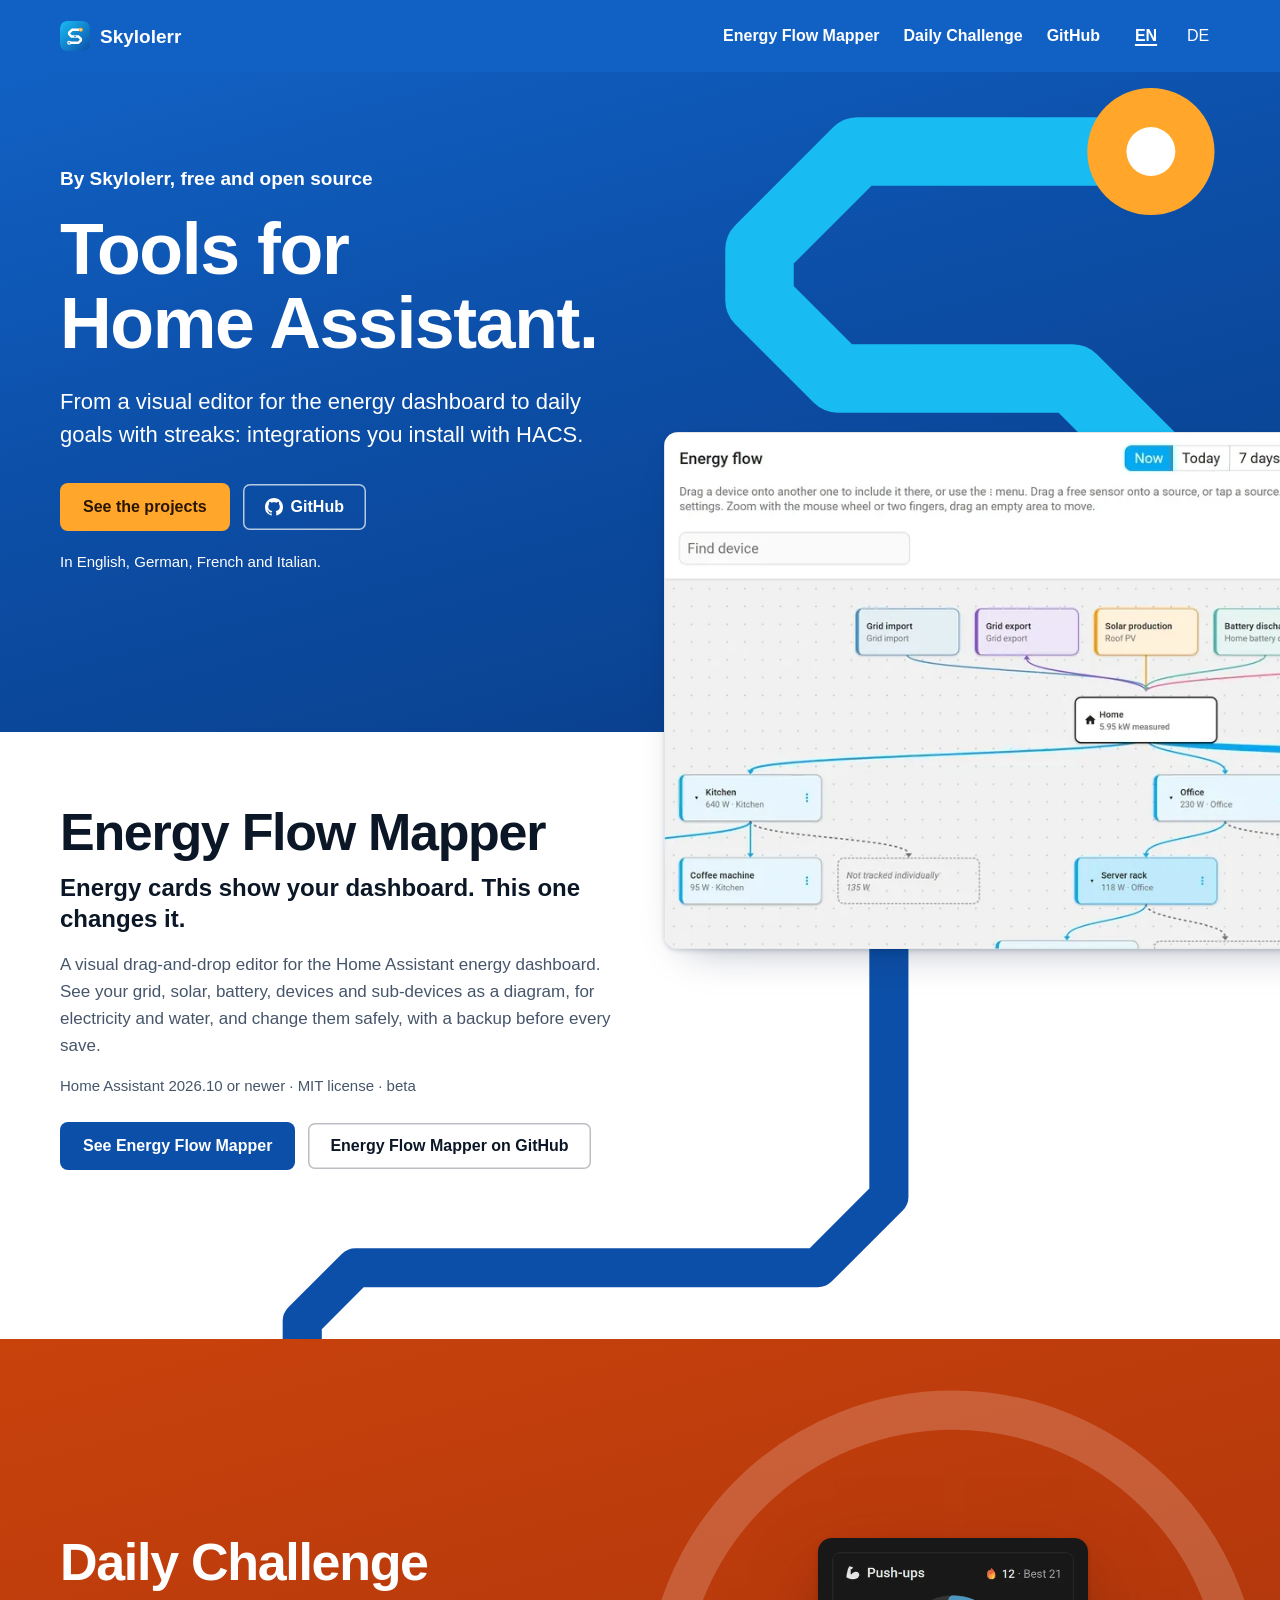
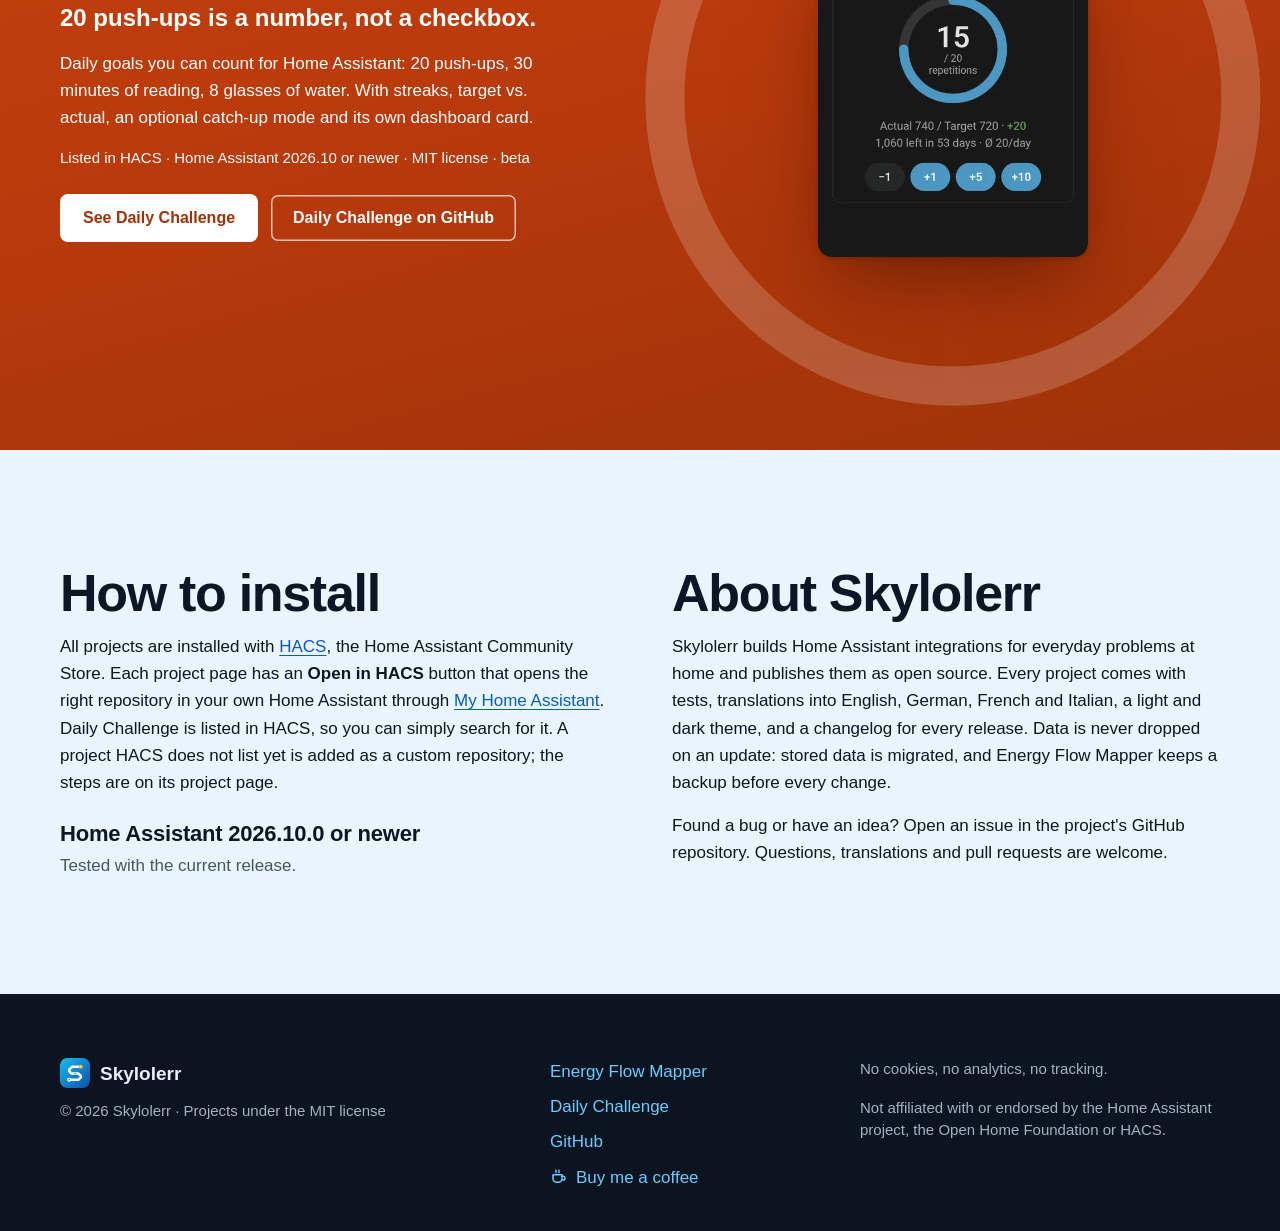
==== index.html @ 97be918f "Say that Daily Challenge is listed in HACS Co-Authored-By: Claude Opus 5.5 <noreply@anthropic.com>" ====
<!doctype html>
<html lang="en">
<head>
  <meta charset="utf-8">
  <meta name="viewport" content="width=device-width, initial-scale=1">
  <title>Skylolerr – Home Assistant integrations for HACS</title>
  <meta name="description" content="Free, open-source Home Assistant integrations by Skylolerr: Energy Flow Mapper, a visual editor for the energy dashboard, and Daily Challenge, daily goals with streaks.">
  <link rel="canonical" href="https://skylolerr.com/">
  <link rel="alternate" hreflang="en" href="https://skylolerr.com/">
  <link rel="alternate" hreflang="de" href="https://skylolerr.com/de/">
  <link rel="alternate" hreflang="x-default" href="https://skylolerr.com/">
  <meta name="theme-color" content="#1161C4" media="(prefers-color-scheme: light)">
  <meta name="theme-color" content="#0F4A9B" media="(prefers-color-scheme: dark)">
  <link rel="icon" href="/favicon.svg" type="image/svg+xml">
  <link rel="icon" href="/favicon.ico" sizes="32x32">
  <link rel="apple-touch-icon" href="/apple-touch-icon.png">
  <link rel="stylesheet" href="/assets/css/site.css">
  <meta property="og:type" content="website">
  <meta property="og:site_name" content="Skylolerr">
  <meta property="og:title" content="Skylolerr – Home Assistant integrations for HACS">
  <meta property="og:description" content="Energy Flow Mapper, a visual editor for the Home Assistant energy dashboard, and Daily Challenge, daily goals with streaks. Free and open source.">
  <meta property="og:url" content="https://skylolerr.com/">
  <meta property="og:image" content="https://skylolerr.com/assets/img/og-home.png">
  <meta property="og:image:width" content="1200">
  <meta property="og:image:height" content="630">
  <meta property="og:image:alt" content="The icons of Energy Flow Mapper and Daily Challenge next to the name Skylolerr">
  <meta property="og:locale" content="en_US">
  <meta property="og:locale:alternate" content="de_CH">
  <meta name="twitter:card" content="summary_large_image">
  <script type="application/ld+json">
  {
    "@context": "https://schema.org",
    "@graph": [
      {
        "@type": "WebSite",
        "@id": "https://skylolerr.com/#website",
        "name": "Skylolerr",
        "url": "https://skylolerr.com/",
        "inLanguage": "en",
        "publisher": { "@id": "https://skylolerr.com/#person" }
      },
      {
        "@type": "Person",
        "@id": "https://skylolerr.com/#person",
        "name": "Skylolerr",
        "url": "https://skylolerr.com/",
        "image": "https://skylolerr.com/assets/logo/skylolerr-logo-1024.png",
        "sameAs": ["https://github.com/Skylolerr"]
      },
      {
        "@type": "ItemList",
        "name": "Home Assistant integrations by Skylolerr",
        "itemListElement": [
          { "@type": "ListItem", "position": 1, "url": "https://skylolerr.com/energy-flow-mapper/", "name": "Energy Flow Mapper" },
          { "@type": "ListItem", "position": 2, "url": "https://skylolerr.com/daily-challenge/", "name": "Daily Challenge" }
        ]
      }
    ]
  }
  </script>
</head>
<body data-project="efm">
  <a class="skip-link" href="#main">Skip to content</a>
  <header class="site-header">
    <div class="wrap">
      <a class="brand" href="/"><img src="/favicon.svg" alt="" width="30" height="30">Skylolerr</a>
      <nav class="site-nav" aria-label="Main">
        <a class="nav-wide" href="/energy-flow-mapper/">Energy Flow Mapper</a>
        <a class="nav-wide" href="/daily-challenge/">Daily Challenge</a>
        <a href="https://github.com/Skylolerr">GitHub</a>
        <span class="lang"><a href="/" hreflang="en" lang="en" aria-current="true" aria-label="English">EN</a><a href="/de/" hreflang="de" lang="de" aria-label="Deutsch">DE</a></span>
      </nav>
    </div>
  </header>

  <main id="main">
    <section class="hero hero-home">
      <div class="wrap">
        <div class="hero-copy">
          <h1><span class="kicker">By Skylolerr, free and open source</span><span class="h1-line">Tools for</span> <span class="h1-line">Home Assistant.</span></h1>
          <p class="lead">From a visual editor for the energy dashboard to daily goals with streaks: integrations you install with HACS.</p>
          <div class="actions">
            <a class="btn btn-node" href="#projects">See the projects</a>
            <a class="btn btn-ghost" href="https://github.com/Skylolerr"><svg viewBox="0 0 16 16" aria-hidden="true" fill="currentColor"><path d="M8 0c4.42 0 8 3.58 8 8a8.013 8.013 0 0 1-5.45 7.59c-.4.08-.55-.17-.55-.38 0-.27.01-1.13.01-2.2 0-.75-.25-1.23-.54-1.48 1.78-.2 3.65-.88 3.65-3.95 0-.88-.31-1.59-.82-2.15.08-.2.36-1.02-.08-2.12 0 0-.67-.22-2.2.82-.64-.18-1.32-.27-2-.27-.68 0-1.36.09-2 .27-1.53-1.03-2.2-.82-2.2-.82-.44 1.1-.16 1.92-.08 2.12-.51.56-.82 1.28-.82 2.15 0 3.06 1.86 3.75 3.64 3.95-.23.2-.44.55-.51 1.07-.46.21-1.61.55-2.33-.66-.15-.24-.6-.83-1.23-.82-.67.01-.27.38.01.53.34.19.73.9.82 1.13.16.45.68 1.31 2.69.94 0 .67.01 1.3.01 1.49 0 .21-.15.45-.55.38A7.995 7.995 0 0 1 0 8c0-4.42 3.58-8 8-8Z"/></svg>GitHub</a>
          </div>
          <p class="small">In English, German, French and Italian.</p>
        </div>
      </div>
      <div class="hero-art">
        <svg class="hero-s" viewBox="0 0 900 960" preserveAspectRatio="xMaxYMin slice" aria-hidden="true">
          <path d="M770 130 H290 L130 290 V373 L258 501 H642 L770 629 V960" fill="none" stroke="#18BCF2" stroke-width="112" stroke-linecap="round" stroke-linejoin="round"/>
          <circle cx="770" cy="130" r="104" fill="#FFA62B"/>
          <circle cx="770" cy="130" r="40" fill="#fff"/>
        </svg>
      </div>
    </section>

    <div id="projects">
      <section class="home-efm" aria-labelledby="efm-title">
        <div class="trace-run" aria-hidden="true"></div>
        <svg class="trace-out" viewBox="0 0 1440 640" aria-hidden="true">
          <path d="M1000 0 V480 L920 560 H400 L340 620 V640" fill="none" stroke="var(--trace-ground)" stroke-width="44" stroke-linejoin="round"/>
        </svg>
        <div class="wrap">
          <div class="grid">
            <div class="copy">
              <h2 id="efm-title">Energy Flow Mapper</h2>
              <p class="claim">Energy cards show your dashboard. This one changes it.</p>
              <p class="muted">A visual drag-and-drop editor for the Home Assistant energy dashboard. See your grid, solar, battery, devices and sub-devices as a diagram, for electricity and water, and change them safely, with a backup before every save.</p>
              <p class="small muted">Home Assistant 2026.10 or newer · MIT license · beta</p>
              <div class="actions">
                <a class="btn btn-solid" href="/energy-flow-mapper/">See Energy Flow Mapper</a>
                <a class="btn btn-line" href="https://github.com/Skylolerr/ha-energy-flow-mapper">Energy Flow Mapper on GitHub</a>
              </div>
            </div>
            <figure class="overhang-home">
              <picture>
                <source media="(prefers-color-scheme: dark)" srcset="/assets/img/efm/flow-dark.webp">
                <img src="/assets/img/efm/flow-light.webp" alt="The Energy Flow Mapper panel: sources at the top, Home in the middle, devices below" width="922" height="582" fetchpriority="high">
              </picture>
            </figure>
          </div>
        </div>
      </section>

      <section class="home-dc" aria-labelledby="dc-title">
        <svg class="ring-stage" viewBox="0 0 1440 800" aria-hidden="true">
          <defs>
            <linearGradient id="trace-ring" gradientUnits="userSpaceOnUse" x1="760" y1="0" x2="1400" y2="0">
              <stop offset="0" stop-color="#fff"/>
              <stop offset="1" stop-color="#FFD35C"/>
            </linearGradient>
          </defs>
          <circle cx="1072" cy="404" r="324" fill="none" stroke="#fff" stroke-opacity=".18" stroke-width="44"/>
          <path class="ring-draw" pathLength="100" d="M340 0 V20 L400 80 H1072 A324 324 0 1 1 748 404" fill="none" stroke="url(#trace-ring)" stroke-width="44" stroke-linejoin="round" stroke-linecap="round"/>
        </svg>
        <img class="ring-card" src="/assets/img/dc/buttons-start.webp" alt="A Daily Challenge card: 15 of 20 push-ups, with quick buttons" width="475" height="562" loading="lazy">
        <div class="wrap">
          <figure class="ring-sm">
            <svg viewBox="0 0 640 640" aria-hidden="true">
              <circle cx="320" cy="320" r="288" fill="none" stroke="#fff" stroke-opacity=".18" stroke-width="40"/>
              <path d="M-800 32 H320 A288 288 0 1 1 32 320" fill="none" stroke="#fff" stroke-width="40" stroke-linecap="round"/>
            </svg>
            <img src="/assets/img/dc/buttons-start.webp" alt="A Daily Challenge card: 15 of 20 push-ups, with quick buttons" width="475" height="562" loading="lazy">
          </figure>
          <div class="copy">
            <h2 id="dc-title">Daily Challenge</h2>
            <p class="claim">20 push-ups is a number, not a checkbox.</p>
            <p>Daily goals you can count for Home Assistant: 20 push-ups, 30 minutes of reading, 8 glasses of water. With streaks, target vs. actual, an optional catch-up mode and its own dashboard card.</p>
            <p class="small">Listed in HACS · Home Assistant 2026.10 or newer · MIT license · beta</p>
            <div class="actions">
              <a class="btn btn-white" href="/daily-challenge/">See Daily Challenge</a>
              <a class="btn btn-ghost" href="https://github.com/Skylolerr/ha-daily-challenge">Daily Challenge on GitHub</a>
            </div>
          </div>
        </div>
      </section>
    </div>

    <div class="section tint">
      <div class="wrap info-grid">
        <section aria-labelledby="install-title">
          <h2 id="install-title">How to install</h2>
          <p>All projects are installed with <a href="https://hacs.xyz/">HACS</a>, the Home Assistant Community Store. Each project page has an <strong>Open in HACS</strong> button that opens the right repository in your own Home Assistant through <a href="https://my.home-assistant.io/">My Home Assistant</a>. Daily Challenge is listed in HACS, so you can simply search for it. A project HACS does not list yet is added as a custom repository; the steps are on its project page.</p>
          <p class="info-line">Home Assistant 2026.10.0 or newer</p>
          <p class="muted">Tested with the current release.</p>
        </section>
        <section aria-labelledby="about-title">
          <h2 id="about-title">About Skylolerr</h2>
          <p>Skylolerr builds Home Assistant integrations for everyday problems at home and publishes them as open source. Every project comes with tests, translations into English, German, French and Italian, a light and dark theme, and a changelog for every release. Data is never dropped on an update: stored data is migrated, and Energy Flow Mapper keeps a backup before every change.</p>
          <p>Found a bug or have an idea? Open an issue in the project's GitHub repository. Questions, translations and pull requests are welcome.</p>
        </section>
      </div>
    </div>
  </main>

  <footer class="site-footer">
    <div class="wrap footer-grid">
      <div>
        <a class="brand" href="/"><img src="/favicon.svg" alt="" width="30" height="30">Skylolerr</a>
        <p class="small">© 2026 Skylolerr · Projects under the MIT license</p>
      </div>
      <ul class="footer-links">
        <li><a href="/energy-flow-mapper/">Energy Flow Mapper</a></li>
        <li><a href="/daily-challenge/">Daily Challenge</a></li>
        <li><a href="https://github.com/Skylolerr">GitHub</a></li>
        <li><a href="https://buymeacoffee.com/skylolerr"><svg viewBox="0 0 24 24" aria-hidden="true" fill="none" stroke="currentColor" stroke-width="2" stroke-linecap="round" stroke-linejoin="round"><path d="M4 9h12v5a5 5 0 0 1-5 5H9a5 5 0 0 1-5-5V9Z"/><path d="M16 11h1.5a2.5 2.5 0 0 1 0 5H16"/><path d="M8 3c-.6 1 .6 2 0 3M12 3c-.6 1 .6 2 0 3"/></svg>Buy me a coffee</a></li>
      </ul>
      <div class="small">
        <p>No cookies, no analytics, no tracking.</p>
        <p>Not affiliated with or endorsed by the Home Assistant project, the Open Home Foundation or HACS.</p>
      </div>
    </div>
  </footer>
</body>
</html>
---- assets/css/site.css ----
/* skylolerr.com
   Full-bleed colour fields, the real product hanging across their edges, and one
   heavy stroke drawn from the logo. System fonts, no JavaScript, no external requests.
   One structural breakpoint: wide at 1100 px and up, narrow below. */

/* Tokens */

:root {
  color-scheme: light dark;

  /* Constants */
  --sky: #18bcf2;
  --blue: #0c4fa8;
  --node: #ffa62b;
  --node-ink: #2a1600;
  --gold: #ffd35c;
  --on-field: #fff;
  --ember-ink: #1f0e08;
  --ember-ink-text: #f3e4db;
  --bar-import: #4e94c3;
  --bar-export: #8154c0;
  --bar-solar: #e49724;
  --bar-discharge: #55aba5;
  --bar-charge: #ec6c97;
  --ink-text: #e9eff6;
  --ink-muted: #a3b1c2;
  --ink-link: #6ccbff;
  --code-bg: #121b29;
  --code-text: #d9e6f5;

  /* Light theme */
  --ground: #fff;
  --tint-blue: #e9f4fc;
  --tint-warm: #fff0e4;
  --text: #0b1726;
  --muted: #46566a;
  --rule: rgb(11 23 38 / 14%);
  --rule-strong: rgb(11 23 38 / 28%);
  --link-blue: #0b5cb5;
  --link-warm: #a8390a;
  --solid-blue: #0c4fa8;
  --solid-blue-text: #fff;
  --solid-warm: #a8390a;
  --solid-warm-text: #fff;
  --trace-ground: #0c4fa8;
  --ink: #0b1420;

  /* Fields */
  --field-blue-top: #1161c4;
  --field-blue: linear-gradient(165deg, #1161c4 0%, #0c4fa8 42%, #093c86 100%);
  --field-ember-top: #c8420c;
  --field-ember: linear-gradient(165deg, #c8420c 0%, #b93a0c 45%, #9e3209 100%);

  /* Type */
  --font-display: "Segoe UI Variable Display", "SF Pro Display", -apple-system, BlinkMacSystemFont, Roboto, "Helvetica Neue", Arial, sans-serif;
  --font-text: "Segoe UI Variable Text", "SF Pro Text", -apple-system, BlinkMacSystemFont, Roboto, "Helvetica Neue", Arial, sans-serif;
  --font-mono: ui-monospace, "Cascadia Code", "SF Mono", Menlo, Consolas, monospace;

  /* Spacing, radii, shadows */
  --s-1: 4px;
  --s-2: 8px;
  --s-3: 12px;
  --s-4: 16px;
  --s-6: 24px;
  --s-8: 32px;
  --s-10: 40px;
  --s-12: 48px;
  --s-14: 56px;
  --s-18: 72px;
  --s-24: 96px;
  --s-32: 128px;
  --section: clamp(64px, 9vw, 128px);
  --r-1: 4px;
  --r-2: 8px;
  --r-3: 14px;
  --shadow-over: 0 2px 4px rgb(5 25 60 / 16%), 0 20px 40px -24px rgb(5 25 60 / 38%);
  --shadow-over-warm: 0 2px 4px rgb(60 15 0 / 22%), 0 32px 72px -16px rgb(60 15 0 / 55%);
  --shadow-shot: 0 1px 2px rgb(11 23 38 / 10%), 0 12px 32px -12px rgb(11 23 38 / 28%);
  --ring-shot: 0 0 0 1px rgb(255 255 255 / 14%);
  --ring-theme: 0 0 0 0 transparent; /* the ring on shots in the dark theme */

  /* Layout */
  --wrap: 1240px;
  --gutter: 40px;
  --u: calc(min(100vw, 1760px) / 1440); /* trace unit: 1 unit = 1 px at 1440 */
}

@media (prefers-color-scheme: dark) {
  :root {
    --ground: #0a111c;
    --tint-blue: #0e1f35;
    --tint-warm: #241410;
    --text: #eaf0f7;
    --muted: #a3b1c2;
    --rule: rgb(234 240 247 / 14%);
    --rule-strong: rgb(234 240 247 / 28%);
    --link-blue: #6ccbff;
    --link-warm: #ffb266;
    --solid-blue: #6ccbff;
    --solid-blue-text: #0a111c;
    --solid-warm: #ffb266;
    --solid-warm-text: #0a111c;
    --trace-ground: #2e86e0;
    --ink: #070c14;
    --field-blue-top: #0f4a9b;
    --field-blue: linear-gradient(165deg, #0f4a9b 0%, #0b2e63 55%, #08234c 100%);
    --field-ember-top: #b5390b;
    --field-ember: linear-gradient(165deg, #b5390b 0%, #8e2c08 60%, #6e2207 100%);
    --ring-theme: var(--ring-shot);
    --shadow-over: 0 2px 4px rgb(5 25 60 / 20%), 0 32px 72px -16px rgb(5 25 60 / 55%);
  }
}

@media (max-width: 1099px) {
  :root {
    --gutter: 16px;
  }
}

/* Page theming */

body[data-project="efm"] {
  --page-field: var(--field-blue);
  --page-field-top: var(--field-blue-top);
  --page-tint: var(--tint-blue);
  --page-link: var(--link-blue);
  --page-solid: var(--solid-blue);
  --page-solid-text: var(--solid-blue-text);
  --page-other-field: var(--field-ember);
  --page-support: var(--node);
  --page-shadow-over: var(--shadow-over);
  --overhang: 240px;
}

body[data-project="dc"] {
  --page-field: var(--field-ember);
  --page-field-top: var(--field-ember-top);
  --page-tint: var(--tint-warm);
  --page-link: var(--link-warm);
  --page-solid: var(--solid-warm);
  --page-solid-text: var(--solid-warm-text);
  --page-other-field: var(--field-blue);
  --page-support: var(--gold);
  --page-shadow-over: var(--shadow-over-warm);
  --overhang: 180px;
}

/* The hero caption hangs below the overhanging screenshot, on the next section. --cap is
   its height with margin, measured: the ch-based max-width keeps the line count the same
   at every width. If it wraps differently, only the crossing point moves a little. */
body {
  --cap: 57px;
}

:root:lang(de) body {
  --cap: 80px;
}

/* Base */

*,
*::before,
*::after {
  box-sizing: border-box;
}

html {
  overflow-x: clip; /* with this on html, body really clips instead of passing it on */
  scroll-padding-top: 72px;
  -webkit-text-size-adjust: 100%;
  text-size-adjust: 100%;
}

body {
  margin: 0;
  background: var(--ground);
  color: var(--text);
  font: 400 1.0625rem/1.6 var(--font-text);
  -webkit-font-smoothing: antialiased;
  overflow-x: clip; /* screenshots bleed off the right edge; hidden would break sticky */
}

img {
  display: block;
  max-width: 100%;
  height: auto;
}

figure {
  margin: 0;
}

h1,
h2,
h3 {
  margin: 0;
  font-family: var(--font-display);
}

h1 {
  margin-bottom: var(--s-6);
  font-size: clamp(2.75rem, 1.6rem + 3.6vw, 4.5rem);
  font-weight: 700;
  line-height: 1.04;
  letter-spacing: -0.02em;
}

h2 {
  margin-bottom: var(--s-3);
  font-size: clamp(2rem, 1.3rem + 3vw, 3.25rem);
  font-weight: 700;
  line-height: 1.08;
  letter-spacing: -0.025em;
}

h3 {
  font-size: 1.375rem;
  font-weight: 600;
  line-height: 1.25;
  letter-spacing: -0.01em;
}

p {
  max-width: 66ch;
  margin: 0 0 var(--s-4);
}

ul,
ol {
  margin: 0 0 var(--s-4);
  padding-left: 1.25em;
}

li {
  max-width: 66ch;
}

a {
  color: var(--page-link);
  text-decoration-thickness: 1px;
  text-underline-offset: 0.18em;
}

a:hover {
  text-decoration-thickness: 2px;
}

:focus-visible {
  outline: 3px solid var(--focus, var(--page-link));
  outline-offset: 2px;
}

code {
  padding: 0.1em 0.35em;
  border-radius: var(--r-1);
  background: rgb(127 127 127 / 14%);
  font-family: var(--font-mono);
  font-size: 0.875em;
  overflow-wrap: anywhere;
}

pre {
  max-width: 100%;
  margin: 0 0 var(--s-4);
  padding: 18px 20px;
  border-radius: var(--r-2);
  background: var(--code-bg);
  color: var(--code-text);
  font: 400 0.875rem/1.6 var(--font-mono);
  overflow-x: auto;
}

pre code {
  padding: 0;
  background: none;
  font-size: inherit;
  overflow-wrap: normal;
}

.wrap {
  max-width: var(--wrap);
  margin-inline: auto;
  padding-inline: var(--gutter);
}

.section {
  padding-block: var(--section);
}

.tint {
  background: var(--page-tint);
}

.lead {
  font-size: clamp(1.125rem, 1rem + 0.6vw, 1.375rem);
  line-height: 1.5;
  margin-bottom: var(--s-8);
}

.deck {
  margin-bottom: var(--s-4);
  font: 600 clamp(1.375rem, 1.2rem + 1vw, 1.875rem)/1.22 var(--font-display);
  letter-spacing: -0.01em;
}

.claim {
  margin-bottom: var(--s-4);
  font: 600 clamp(1.25rem, 1.1rem + 0.6vw, 1.5rem)/1.3 var(--font-display);
}

.small {
  font-size: 0.9375rem;
  line-height: 1.5;
}

.muted {
  color: var(--muted);
}

.skip-link {
  position: absolute;
  left: -9999px;
}

.skip-link:focus {
  left: 16px;
  top: 12px;
  z-index: 20;
  padding: 8px 12px;
  border-radius: var(--r-2);
  background: #fff;
  color: #0b1726;
  --focus: #fff;
}

/* Everything on a field or on ink: white focus rings */

.site-header,
.product-bar,
.hero,
.home-dc,
.band-ink,
.band-ember,
.close,
.cross,
.site-footer {
  --focus: #fff;
}

/* Buttons */

.actions {
  display: flex;
  flex-wrap: wrap;
  gap: var(--s-3);
  align-items: center;
  margin-block: var(--s-6) 0;
}

.btn {
  display: inline-flex;
  gap: 8px;
  align-items: center;
  min-height: 48px;
  padding: 12px 22px;
  border: 1px solid transparent; /* visible in forced-colors mode */
  border-radius: var(--r-2);
  font: 650 1rem/1.2 var(--font-text);
  text-decoration: none;
}

.btn svg {
  flex: none;
  width: 18px;
  height: 18px;
}

.btn-small {
  min-height: 40px;
  padding: 8px 16px;
}

.btn-node {
  background: var(--node);
  color: var(--node-ink);
}

.btn-node:hover {
  background: #ffb84f;
}

.btn-white {
  background: #fff;
  color: #0c4fa8;
}

.btn-white:hover {
  background: #eaf2fb;
}

body[data-project="dc"] .hero .btn-white,
body[data-project="dc"] .product-bar .btn-white,
.home-dc .btn-white {
  color: #9e3209;
}

body[data-project="dc"] .hero .btn-white:hover,
body[data-project="dc"] .product-bar .btn-white:hover,
.home-dc .btn-white:hover {
  background: #fff0e4;
}

.btn-ghost {
  background: transparent;
  box-shadow: inset 0 0 0 1.5px rgb(255 255 255 / 70%);
  color: #fff;
}

.btn-ghost:hover {
  box-shadow: inset 0 0 0 1.5px #fff;
}

.btn-solid {
  background: var(--page-solid);
  color: var(--page-solid-text);
}

.btn-solid:hover {
  filter: brightness(1.08);
}

.btn-line {
  background: transparent;
  box-shadow: inset 0 0 0 1.5px var(--rule-strong);
  color: var(--text);
}

.btn-line:hover {
  box-shadow: inset 0 0 0 1.5px var(--text);
}

.btn-coffee {
  background: var(--node-ink);
  color: #fff;
}

.btn-coffee:hover {
  background: #4a2800;
}

/* Header */

.site-header {
  background: var(--page-field-top);
  color: var(--on-field);
}

.site-header .wrap {
  display: flex;
  gap: var(--s-6);
  align-items: center;
  justify-content: space-between;
  min-height: 72px;
}

.brand {
  display: inline-flex;
  gap: 10px;
  align-items: center;
  color: inherit;
  font: 700 1.1875rem/1 var(--font-display);
  text-decoration: none;
}

.brand img {
  border-radius: 7px;
}

.site-nav {
  display: flex;
  gap: var(--s-6);
  align-items: center;
  font-size: 1rem;
  font-weight: 600;
}

.site-nav a {
  color: inherit;
  text-decoration: none;
}

.site-nav a:hover,
.site-nav a[aria-current] {
  text-decoration: underline;
  text-decoration-thickness: 2px;
}

.lang {
  display: flex;
  gap: var(--s-2);
}

.site-nav .lang a {
  display: inline-flex;
  align-items: center;
  justify-content: center;
  min-width: 44px;
  min-height: 44px;
  font-weight: 500;
}

.site-nav .lang a[aria-current] {
  font-weight: 700;
}

/* Product bar */

.product-bar {
  position: sticky;
  top: 0;
  z-index: 10;
  border-top: 1px solid rgb(255 255 255 / 18%);
  background: var(--page-field-top);
  color: var(--on-field);
}

.product-bar .wrap {
  display: flex;
  gap: var(--s-6);
  align-items: center;
  min-height: 55px; /* 56 px with the border above it */
  padding-block: 4px;
}

.product-name {
  display: inline-flex;
  gap: 10px;
  align-items: center;
  font: 700 1rem/1.2 var(--font-text);
}

.product-name img {
  flex: none;
  width: 28px;
  height: 28px;
  border-radius: 7px;
}

.bar-nav {
  display: flex;
  gap: var(--s-6);
  font-size: 1rem;
  font-weight: 600;
}

.bar-nav a {
  color: inherit;
  text-decoration: none;
}

.bar-nav a:hover {
  text-decoration: underline;
  text-decoration-thickness: 2px;
}

.product-bar .btn {
  flex: none;
  margin-left: auto;
  white-space: nowrap;
}

/* Hero */

.hero {
  display: flow-root; /* keeps the screenshot's negative margin inside the field */
  position: relative; /* never overflow: clip, the screenshot hangs out of it */
  background: var(--page-field);
  color: var(--on-field);
}

.hero .wrap {
  position: relative;
  z-index: 2;
}

.hero-art {
  position: absolute;
  inset: 0;
  overflow: clip;
  pointer-events: none;
}

.hero-copy {
  max-width: min(680px, 50vw);
  padding: 40px 0 56px;
}

.hero-copy .actions {
  margin-top: 0;
}

.hero a:not(.btn) {
  color: inherit;
}

.breadcrumb {
  margin-bottom: var(--s-6);
  font-size: 0.9375rem;
  line-height: 1.5;
}

.breadcrumb ol {
  display: flex;
  flex-wrap: wrap;
  gap: var(--s-2);
  margin: 0;
  padding: 0;
  list-style: none;
}

.breadcrumb li + li::before {
  content: "›";
  margin-right: var(--s-2);
}

.overhang {
  position: relative;
  z-index: 2;
  margin-bottom: calc(-1 * (var(--overhang) + var(--cap)));
}

.overhang img,
.overhang-home img {
  width: 100%;
  border-radius: var(--r-3);
  box-shadow: var(--page-shadow-over), var(--ring-theme);
}

.overhang figcaption {
  max-width: 66ch;
  margin-top: var(--s-3);
  color: var(--text);
  font-size: 0.9375rem;
  line-height: 1.5;
}

.cap-narrow {
  display: none;
}

body[data-project="dc"] .overhang figcaption {
  color: var(--ember-ink-text);
}

.after-hero {
  padding-top: calc(var(--overhang) + var(--cap) + var(--section));
}

/* Home: hero */

.kicker {
  display: block;
  margin-bottom: 20px;
  font: 600 1.1875rem/1.3 var(--font-text);
  letter-spacing: 0;
}

.h1-line {
  display: block;
}

.hero-home .hero-copy,
.hero-404 .hero-copy {
  max-width: min(560px, 46vw);
  padding: 40px 0 104px;
}

/* A short headline must not shrink the hero, or the screenshot hides the S. */
@media (min-width: 1100px) {
  .hero-home .hero-copy {
    display: flex;
    flex-direction: column;
    justify-content: center;
    min-height: 660px;
  }
}

.hero-copy .small {
  margin: 20px 0 0;
}

.hero-s {
  position: absolute;
  top: 0;
  right: max(30px, calc(50% - 590px));
  width: min(620px, 43vw);
}

/* Home: Energy Flow Mapper, on the ground, with the trace running behind the shot */

.home-efm {
  position: relative;
  padding-bottom: calc(190 * var(--u));
}

.home-efm .grid {
  display: grid;
  grid-template-columns: repeat(2, minmax(0, 1fr));
  gap: 48px;
  align-items: start;
}

.home-efm .copy {
  padding-top: 72px;
}

.overhang-home {
  position: relative;
  z-index: 2;
  width: max(min(922px, 64vw), calc(50vw - 16px));
  max-width: none;
  margin-top: -300px;
}

.home-efm {
  --page-shadow-over: var(--shadow-over);
}

.trace-run {
  position: absolute;
  z-index: 1;
  top: 0;
  bottom: calc(640 * var(--u) - 1px);
  left: calc(50% + 258 * var(--u));
  width: calc(44 * var(--u));
  background: var(--trace-ground);
  pointer-events: none;
}

.trace-out {
  position: absolute;
  z-index: 1;
  bottom: 0;
  left: calc(50% - 720 * var(--u));
  width: calc(1440 * var(--u));
  height: calc(640 * var(--u));
  overflow: visible;
  pointer-events: none;
}

/* Home: Daily Challenge, on ember, where the trace becomes the ring */

.home-dc {
  position: relative;
  min-height: calc(800 * var(--u));
  background: var(--field-ember);
  color: var(--on-field);
  overflow: clip;
}

.ring-stage {
  position: absolute;
  top: 0;
  left: calc(50% - 720 * var(--u));
  width: calc(1440 * var(--u));
  height: calc(800 * var(--u));
  pointer-events: none;
}

.ring-card {
  position: absolute;
  z-index: 2;
  top: calc(224 * var(--u));
  left: calc(50% + 200 * var(--u));
  width: calc(304 * var(--u));
  max-width: none;
  border-radius: var(--r-3);
  box-shadow: var(--shadow-over-warm);
}

.home-dc .copy {
  position: relative;
  z-index: 2;
  max-width: 480px;
  padding: calc(220 * var(--u)) 0 96px;
}

.ring-sm {
  display: none;
  position: relative;
  width: 100%;
  max-width: 520px;
  margin-bottom: 40px;
}

.ring-sm svg {
  display: block;
  width: 100%;
  overflow: visible;
}

.ring-sm img {
  position: absolute;
  top: 19%;
  left: 23%;
  width: 54%;
  border-radius: 12px;
}

/* Home: install and about */

.info-grid {
  display: grid;
  gap: 64px;
}

.info-grid p:last-child {
  margin-bottom: 0;
}

.info-line {
  margin: var(--s-6) 0 var(--s-1);
  font: 600 1.375rem/1.25 var(--font-display);
  letter-spacing: -0.01em;
}

@media (min-width: 720px) {
  .info-grid {
    grid-template-columns: repeat(2, minmax(0, 1fr));
  }
}

/* Project pages: shared splits */

.split {
  display: grid;
  align-items: start;
}

.split-4-8 {
  grid-template-columns: minmax(0, 4fr) minmax(0, 8fr);
  gap: 56px;
}

.split-5-7 {
  grid-template-columns: minmax(0, 5fr) minmax(0, 7fr);
  gap: 64px;
}

.split-7-5 {
  grid-template-columns: minmax(0, 7fr) minmax(0, 5fr);
  gap: 64px;
}

.split-4-8 h2 {
  font-size: clamp(2rem, 1.3rem + 2vw, 2.5rem);
}

.sticky {
  position: sticky;
  top: 88px;
}

/* Screenshots */

.shot img {
  width: 100%;
  border: 1px solid var(--rule);
  border-radius: var(--r-3);
  box-shadow: var(--shadow-shot), var(--ring-theme);
}

figcaption {
  margin-top: var(--s-3);
  color: var(--muted);
  font-size: 0.9375rem;
  line-height: 1.5;
}

figcaption b {
  color: var(--text);
}

/* Animated images: the checkbox swaps the loop for its still, no JavaScript needed */

.anim-still {
  display: none;
}

.anim:has(input:checked) picture {
  display: none;
}

.anim:has(input:checked) .anim-still {
  display: block;
}

.anim-pause {
  display: inline-flex;
  gap: var(--s-2);
  align-items: center;
  min-height: 24px;
  margin-top: var(--s-2);
  color: var(--muted);
  cursor: pointer;
  font-size: 0.9375rem;
  line-height: 1.2;
}

.anim-pause + figcaption {
  margin-top: var(--s-1);
}

.anim-pause input {
  width: 16px;
  height: 16px;
  margin: 0;
  accent-color: var(--page-link);
}

.band-ember .anim-pause {
  color: var(--ember-ink-text);
}

.band-ember .anim-pause input {
  accent-color: var(--gold);
}

/* Energy Flow Mapper: action */

.stack {
  display: grid;
  grid-template-columns: repeat(2, minmax(0, 1fr));
  gap: 48px 32px;
}

.stack > figure:first-child {
  grid-column: 1 / -1;
}

@media (prefers-color-scheme: dark) {
  .stack img {
    filter: brightness(0.86);
  }
}

/* Energy Flow Mapper: features, the page as a diagram */

.heading-center {
  margin-bottom: 0;
  text-align: center;
}

.tree {
  display: block;
  width: 100%;
  height: 96px;
  margin-top: var(--s-2);
}

.feature-cols {
  display: grid;
  grid-template-columns: repeat(3, minmax(0, 1fr));
  gap: 40px;
}

.feature-head {
  padding-top: 14px;
  border-top: 4px solid var(--bar-import);
}

.head-solar {
  border-top-color: var(--bar-solar);
}

.head-discharge {
  border-top-color: var(--bar-discharge);
}

.head-export {
  border-top-color: var(--bar-export);
}

.feature-list {
  display: grid;
  gap: var(--s-4);
  margin: 0;
  padding: 0;
  color: var(--muted);
  list-style: none;
}

.feature-cols .feature-list {
  margin-top: var(--s-3);
}

.feature-list strong {
  color: var(--text);
  font-weight: 600;
}

.lead-in {
  display: block;
}

/* Energy Flow Mapper: dashboard card, on ink */

.band-ink {
  background: var(--ink);
  color: var(--ink-text);
  --page-link: var(--ink-link);
}

.band-ink .split {
  margin-bottom: var(--s-8);
}

.band-ink .shot img {
  border: 0;
  box-shadow: var(--ring-shot);
}

.band-ink p {
  margin-bottom: var(--s-3);
}

.band-ink .yaml {
  margin-top: var(--s-8);
}

.band-ink pre {
  max-width: 720px;
  margin-bottom: 0;
}

/* Energy Flow Mapper: the side-scrolling strip */

.strip {
  display: flex;
  gap: 24px;
  margin: 0;
  padding: 8px max(16px, calc(50% - 580px)) 24px;
  overflow-x: auto;
  scroll-snap-type: x proximity;
  scroll-padding-inline: max(16px, calc(50% - 580px));
  scrollbar-color: var(--rule-strong) transparent;
  scrollbar-width: thin;
}

.strip:focus-visible {
  outline-offset: -3px;
}

.strip > figure {
  flex: none;
  width: min-content;
  scroll-snap-align: center;
}

/* Centring the ends would start the strip with its first image cut off on a phone */
.strip > figure:first-child {
  scroll-snap-align: start;
}

.strip > figure:last-child {
  scroll-snap-align: end;
}

.strip img {
  width: auto;
  max-width: none;
  height: clamp(260px, 34vw, 440px);
}

.strip-note {
  margin: var(--s-3) 0 0;
}

/* Install */

.install-side h2 {
  margin-bottom: var(--s-6);
}

.install-side h3 {
  margin-bottom: var(--s-3);
}

.steps {
  counter-reset: s;
  margin: 0;
  padding: 0;
  list-style: none;
}

.steps > li {
  position: relative;
  max-width: none;
  padding: 0 0 40px 72px;
  counter-increment: s;
}

.steps > li::before {
  content: counter(s);
  position: absolute;
  top: 0;
  left: 0;
  z-index: 1;
  display: grid;
  place-items: center;
  width: 44px;
  height: 44px;
  border-radius: 50%;
  background: var(--page-solid);
  color: var(--page-solid-text);
  font: 700 1.125rem/1 var(--font-display);
  font-variant-numeric: tabular-nums;
}

.steps > li::after {
  content: "";
  position: absolute;
  top: 22px;
  bottom: -22px;
  left: 18px;
  width: 8px;
  background: var(--page-solid);
}

.steps > li:last-child {
  padding-bottom: 0;
}

.steps > li:last-child::after {
  content: none;
}

.steps > li:last-child::before {
  background: var(--node);
  color: var(--node-ink);
}

.steps h3 {
  margin-bottom: var(--s-3);
  padding-top: var(--s-2);
}

.steps .by-hand {
  margin-bottom: var(--s-2);
  color: var(--muted);
}

.steps ol {
  font-size: 0.9375rem;
  line-height: 1.5;
}

.steps ol li + li {
  margin-top: var(--s-1);
}

.steps > li > :last-child {
  margin-bottom: 0;
}

/* FAQ */

.faq details {
  border-bottom: 1px solid var(--rule);
}

.faq details:first-child {
  border-top: 1px solid var(--rule);
}

.faq summary {
  position: relative;
  padding: 20px 40px 20px 0;
  cursor: pointer;
  list-style: none;
}

.faq summary::-webkit-details-marker {
  display: none;
}

.faq summary h3 {
  display: inline;
  font: 600 1.125rem/1.35 var(--font-text);
  letter-spacing: 0;
}

.faq summary::before,
.faq summary::after {
  content: "";
  position: absolute;
  top: 31px;
  right: 4px;
  width: 14px;
  height: 2px;
  background: var(--page-link);
}

.faq summary::before {
  transform: rotate(90deg);
}

.faq details[open] summary::before {
  transform: rotate(135deg);
}

.faq details[open] summary::after {
  transform: rotate(45deg);
}

.faq details[open] h3 {
  color: var(--page-link);
}

.answer {
  max-width: 66ch;
  padding-bottom: 20px;
  color: var(--muted);
}

.answer p {
  margin: 0;
}

.answer strong {
  color: var(--text);
}

/* Links and support: the close */

.close {
  padding-block: var(--section);
  background: var(--page-field);
  color: var(--on-field);
  --page-link: #fff;
}

.close h2 {
  margin-bottom: var(--s-6);
}

.link-rows {
  margin: 0;
  padding: 0;
  list-style: none;
}

.link-rows li {
  max-width: none;
}

.link-rows a {
  display: grid;
  grid-template-columns: minmax(0, 1fr) auto;
  column-gap: var(--s-4);
  padding: 18px 0;
  border-top: 1px solid rgb(255 255 255 / 28%);
  color: #fff;
  text-decoration: none;
}

.link-rows li:last-child a {
  border-bottom: 1px solid rgb(255 255 255 / 28%);
}

.link-rows b {
  font: 600 1.375rem/1.25 var(--font-display);
  letter-spacing: -0.01em;
}

.link-rows span {
  font-size: 0.9375rem;
  line-height: 1.5;
}

.link-rows a::after {
  content: "→";
  content: "→" / "";
  grid-row: 1 / 3;
  grid-column: 2;
  align-self: center;
  font-size: 1.375rem;
}

.support {
  padding: 28px;
  border-radius: var(--r-2);
  background: var(--page-support);
  color: var(--node-ink);
  --focus: var(--node-ink);
}

.support p {
  margin-bottom: 20px;
}

/* Cross strip */

.cross {
  display: block;
  padding-block: 40px;
  background: var(--page-other-field);
  color: var(--on-field);
  text-decoration: none;
}

.cross .wrap {
  display: flex;
  gap: var(--s-6);
  align-items: center;
}

.cross img {
  flex: none;
  width: 64px;
  height: 64px;
  border-radius: 14px;
}

.cross-text {
  flex: 1;
  min-width: 0;
}

.cross-text > * {
  display: block;
}

.cross-name {
  margin-block: 2px;
  font: 600 1.375rem/1.25 var(--font-display);
  letter-spacing: -0.01em;
}

.cross-arrow {
  flex: none;
  font-size: 1.5rem;
}

/* Daily Challenge: hero */

.ring-hero {
  position: absolute;
  top: 12px;
  right: max(-90px, calc(50% - 760px));
  width: clamp(420px, 44vw, 600px);
}

.ring-num {
  font: 700 112px var(--font-display);
  letter-spacing: -0.02em;
}

.ring-unit {
  font: 600 28px var(--font-text);
}

/* Daily Challenge: action, on a warm dark stage */

.band-ember {
  background: var(--ember-ink);
  color: var(--ember-ink-text);
}

.band-ember h2 {
  margin-bottom: var(--s-10);
}

.stagger {
  display: grid;
  grid-template-columns: repeat(3, minmax(0, 1fr));
  gap: 40px;
  align-items: start;
}

.stagger figure {
  max-width: 380px;
}

.stagger figure:nth-child(2) {
  margin-top: 72px;
}

.stagger figure:nth-child(3) {
  margin-top: 24px;
}

.stagger img {
  width: 100%;
  border-radius: var(--r-3);
  box-shadow: var(--ring-shot);
}

.stagger figcaption,
.stagger figcaption b {
  color: var(--ember-ink-text);
}

/* Daily Challenge: features, rows that fill a ring */

.ring-rows {
  margin-top: var(--s-10);
}

.ring-row {
  display: grid;
  grid-template-columns: minmax(0, 4fr) minmax(0, 8fr);
  gap: var(--s-6) 56px;
  padding-block: var(--s-8);
  border-top: 1px solid var(--rule-strong);
}

@media (min-width: 900px) {
  .ring-row .feature-list {
    grid-template-columns: repeat(2, minmax(0, 1fr));
    gap: var(--s-4) var(--s-10);
  }
}

/* Daily Challenge: the card */

.ring-figure {
  justify-self: end;
  width: 100%;
  max-width: 460px;
}

.ring-box {
  position: relative;
}

.ring-box svg {
  display: block;
  width: 100%;
}

.ring-box img {
  position: absolute;
  top: 50%;
  left: 50%;
  width: 56%;
  border-radius: 12px;
  transform: translate(-50%, -50%);
}

.ring-figure figcaption {
  text-align: center;
}

/* 404 */

.page-404 {
  display: flex;
  flex-direction: column;
  min-height: 100svh;
}

.page-404 main {
  display: flex;
  flex: 1;
  flex-direction: column;
}

.hero-404 {
  flex: 1;
}

.hero-404 h2 {
  margin-top: var(--s-8);
  font-size: 2rem;
}

.hero-404 .lead {
  margin-bottom: var(--s-6);
}

.hero-404 .actions {
  margin-top: var(--s-4);
}

/* Footer */

.site-footer {
  padding: 64px 0 40px;
  background: var(--ink);
  color: var(--ink-text);
  --page-link: var(--ink-link);
}

.footer-grid {
  display: grid;
  grid-template-columns: minmax(0, 5fr) minmax(0, 3fr) minmax(0, 4fr);
  gap: var(--s-10);
}

.footer-grid .small,
.footer-short {
  color: var(--ink-muted);
}

.footer-grid .brand {
  margin-bottom: var(--s-3);
}

.footer-links {
  display: grid;
  gap: var(--s-2);
  margin: 0;
  padding: 0;
  list-style: none;
}

.site-footer a:not(.brand) {
  text-decoration: none;
}

.site-footer a:not(.brand):hover {
  text-decoration: underline;
  text-decoration-thickness: 2px;
}

.site-footer svg {
  width: 18px;
  height: 18px;
  margin-right: 8px;
  vertical-align: -3px;
}

.footer-short {
  margin: 0;
  max-width: none;
}

.site-footer .footer-short a {
  display: inline-block;
  min-height: 24px;
  text-decoration: underline;
}

.page-404 .site-footer {
  padding-block: 32px;
}

/* Narrow: everything below 1100 px */

@media (max-width: 1099px) {
  .ribbons,
  .trace-run,
  .trace-out,
  .ring-stage,
  .ring-card,
  .nav-wide,
  .bar-nav,
  .tree {
    display: none;
  }

  html {
    scroll-padding-top: 96px;
  }

  body[data-project] {
    --overhang: 96px;
  }

  body {
    --cap: 80px;
  }

  :root:lang(de) body {
    --cap: 125px;
  }

  .site-header .wrap {
    min-height: 60px;
  }

  .product-bar .wrap {
    gap: var(--s-3);
  }

  .hero-art {
    position: static;
    padding-inline: var(--gutter);
    overflow: visible;
  }

  .hero-copy,
  .hero-home .hero-copy,
  .hero-404 .hero-copy {
    max-width: none;
    padding: 24px 0 16px;
  }

  .hero-s {
    position: static;
    display: block;
    width: 100%;
    height: clamp(240px, 62vw, 420px);
  }

  .hero-s-broken {
    display: none;
  }

  .hero-404 .hero-copy {
    padding-bottom: 48px;
  }

  /* Project heroes */

  .ribbons-sm {
    display: block;
    width: 100%;
    max-width: 640px;
    margin-inline: auto;
  }

  .overhang {
    margin-top: -8px;
  }

  .overhang figcaption {
    max-width: 44ch;
  }

  .ring-hero {
    position: static;
    display: block;
    width: min(78vw, 340px);
    margin: 8px -32px 0 auto;
  }

  body[data-project="dc"] .overhang {
    max-width: 420px;
    margin-top: -56px;
  }

  /* Home */

  .home-efm {
    padding-bottom: 0;
  }

  .home-efm .grid {
    grid-template-columns: minmax(0, 1fr);
    gap: 0;
  }

  .overhang-home {
    grid-row: 1;
    width: calc(100vw + 8px);
    margin-top: calc(-1 * clamp(104px, 26vw, 180px));
  }

  .home-efm .copy {
    grid-row: 2;
    padding: 40px 0 56px;
  }

  .home-dc {
    min-height: 0;
    padding-top: 48px;
  }

  .home-dc .copy {
    max-width: none;
    padding: 0 0 56px;
  }

  .ring-sm {
    display: block;
  }

  /* Splits */

  .split-4-8,
  .split-5-7,
  .split-7-5 {
    grid-template-columns: minmax(0, 1fr);
    gap: var(--s-8);
  }

  .sticky {
    position: static;
  }

  /* Steps first, the manual installation after them */
  .install-grid {
    display: flex;
    flex-direction: column;
    gap: 0;
  }

  .install-side {
    display: contents;
  }

  .install-grid .steps {
    order: 1;
    margin-block: var(--s-4) var(--s-8);
  }

  .install-grid .manual {
    order: 2;
    margin-bottom: 0;
  }

  .stack {
    grid-template-columns: minmax(0, 1fr);
  }

  .strip > figure:has(figcaption) {
    width: min(calc(100vw - 48px), 531px);
  }

  .strip > figure:has(figcaption) img {
    width: 100%;
    height: auto;
  }

  .feature-cols {
    grid-template-columns: minmax(0, 1fr);
    margin-top: var(--s-8);
  }

  .stagger {
    grid-template-columns: minmax(0, 1fr);
    justify-items: center;
  }

  .stagger figure {
    max-width: 340px;
  }

  .stagger figure:nth-child(n) {
    margin-top: 0;
  }

  .ring-row {
    grid-template-columns: minmax(0, 1fr);
  }

  .ring-figure {
    justify-self: center;
  }

  .footer-grid {
    grid-template-columns: minmax(0, 1fr);
    gap: var(--s-8);
  }
}

/* Daily Challenge 720 to 1099 px: the three cards, with the ring beside the copy */

@media (min-width: 720px) and (max-width: 1099px) {
  body[data-project="dc"] .overhang {
    max-width: none;
    margin-top: 0;
  }

  body[data-project="dc"] .hero-copy {
    max-width: 56%;
    padding-bottom: var(--s-10);
  }

  body[data-project="dc"] .hero-art {
    position: absolute;
    inset: 0;
    padding: 0;
    overflow: clip;
  }

  .ring-hero {
    position: absolute;
    top: 8px;
    right: -48px;
    margin: 0;
    width: min(46vw, 440px);
  }
}

@media (max-width: 719px) {
  body[data-project="dc"] {
    --cap: 57px;
  }

  :root:lang(de) body[data-project="dc"] {
    --cap: 80px;
  }

  .cap-wide {
    display: none;
  }

  .cap-narrow {
    display: inline;
  }
}

@media (max-width: 400px) {
  .product-name {
    font-size: 0.9375rem;
    white-space: nowrap;
  }

  .product-name img {
    display: none;
  }

  .product-bar .btn {
    padding-inline: 12px;
  }
}

@media (max-width: 359px) {
  .site-header .wrap {
    flex-wrap: wrap;
    column-gap: 12px;
    row-gap: 0;
  }

  .site-nav {
    gap: 12px;
  }

  .lang {
    gap: 0;
  }
}

@media (min-width: 1100px) {
  .ribbons-sm {
    display: none;
  }

  /* The breadcrumb stays for assistive tech and shows when its link has focus */
  .breadcrumb {
    position: absolute;
    top: 10px;
    margin: 0;
  }

  .breadcrumb:not(:focus-within) {
    width: 1px;
    height: 1px;
    clip-path: inset(50%);
    overflow: hidden;
    white-space: nowrap;
  }

  .ribbons {
    position: absolute;
    top: 24px;
    right: max(40px, calc(50% - 580px));
    width: clamp(380px, 38vw, 540px);
  }
}

/* Motion: the page is complete without any of this */

@media (prefers-reduced-motion: no-preference) {
  html {
    scroll-behavior: smooth;
  }

  .btn {
    transition: background-color 120ms, box-shadow 120ms, color 120ms, filter 120ms;
  }

  .faq summary::before,
  .faq summary::after {
    transition: transform 150ms;
  }

  .link-rows a::after {
    transition: transform 120ms;
  }

  .link-rows a:hover::after {
    transform: translateX(4px);
  }

  .ribbons path {
    stroke-dasharray: 100;
    animation: ribbon-draw 800ms cubic-bezier(0.2, 0.7, 0.2, 1) both;
  }

  .ribbons path:nth-child(2) {
    animation-delay: 80ms;
  }

  .ribbons path:nth-child(3) {
    animation-delay: 160ms;
  }

  .ring-draw-hero {
    animation: ring-draw 900ms cubic-bezier(0.2, 0.7, 0.2, 1) both;
  }
}

@keyframes ribbon-draw {
  from {
    stroke-dashoffset: 100;
  }

  to {
    stroke-dashoffset: 0;
  }
}

@keyframes ring-draw {
  from {
    stroke-dasharray: 0 100;
  }
}

@supports (animation-timeline: view()) {
  @media (prefers-reduced-motion: no-preference) {
    .ring-draw {
      stroke-dasharray: 100;
      animation: trace-draw linear both;
      animation-timeline: view();
      animation-range: entry 15% cover 60%;
    }
  }
}

@keyframes trace-draw {
  from {
    stroke-dashoffset: 100;
  }

  to {
    stroke-dashoffset: 0;
  }
}

/* Safety net */

@media (prefers-reduced-motion: reduce) {
  html {
    scroll-behavior: auto;
  }

  .anim-pause {
    display: none; /* the still is already showing */
  }

  *,
  *::before,
  *::after {
    animation: none !important;
    transition: none !important;
  }
}

@media (forced-colors: active) {
  .faq summary::before,
  .faq summary::after {
    background: ButtonText;
    forced-color-adjust: none;
  }

  .ring-num,
  .ring-unit {
    fill: CanvasText;
  }
}
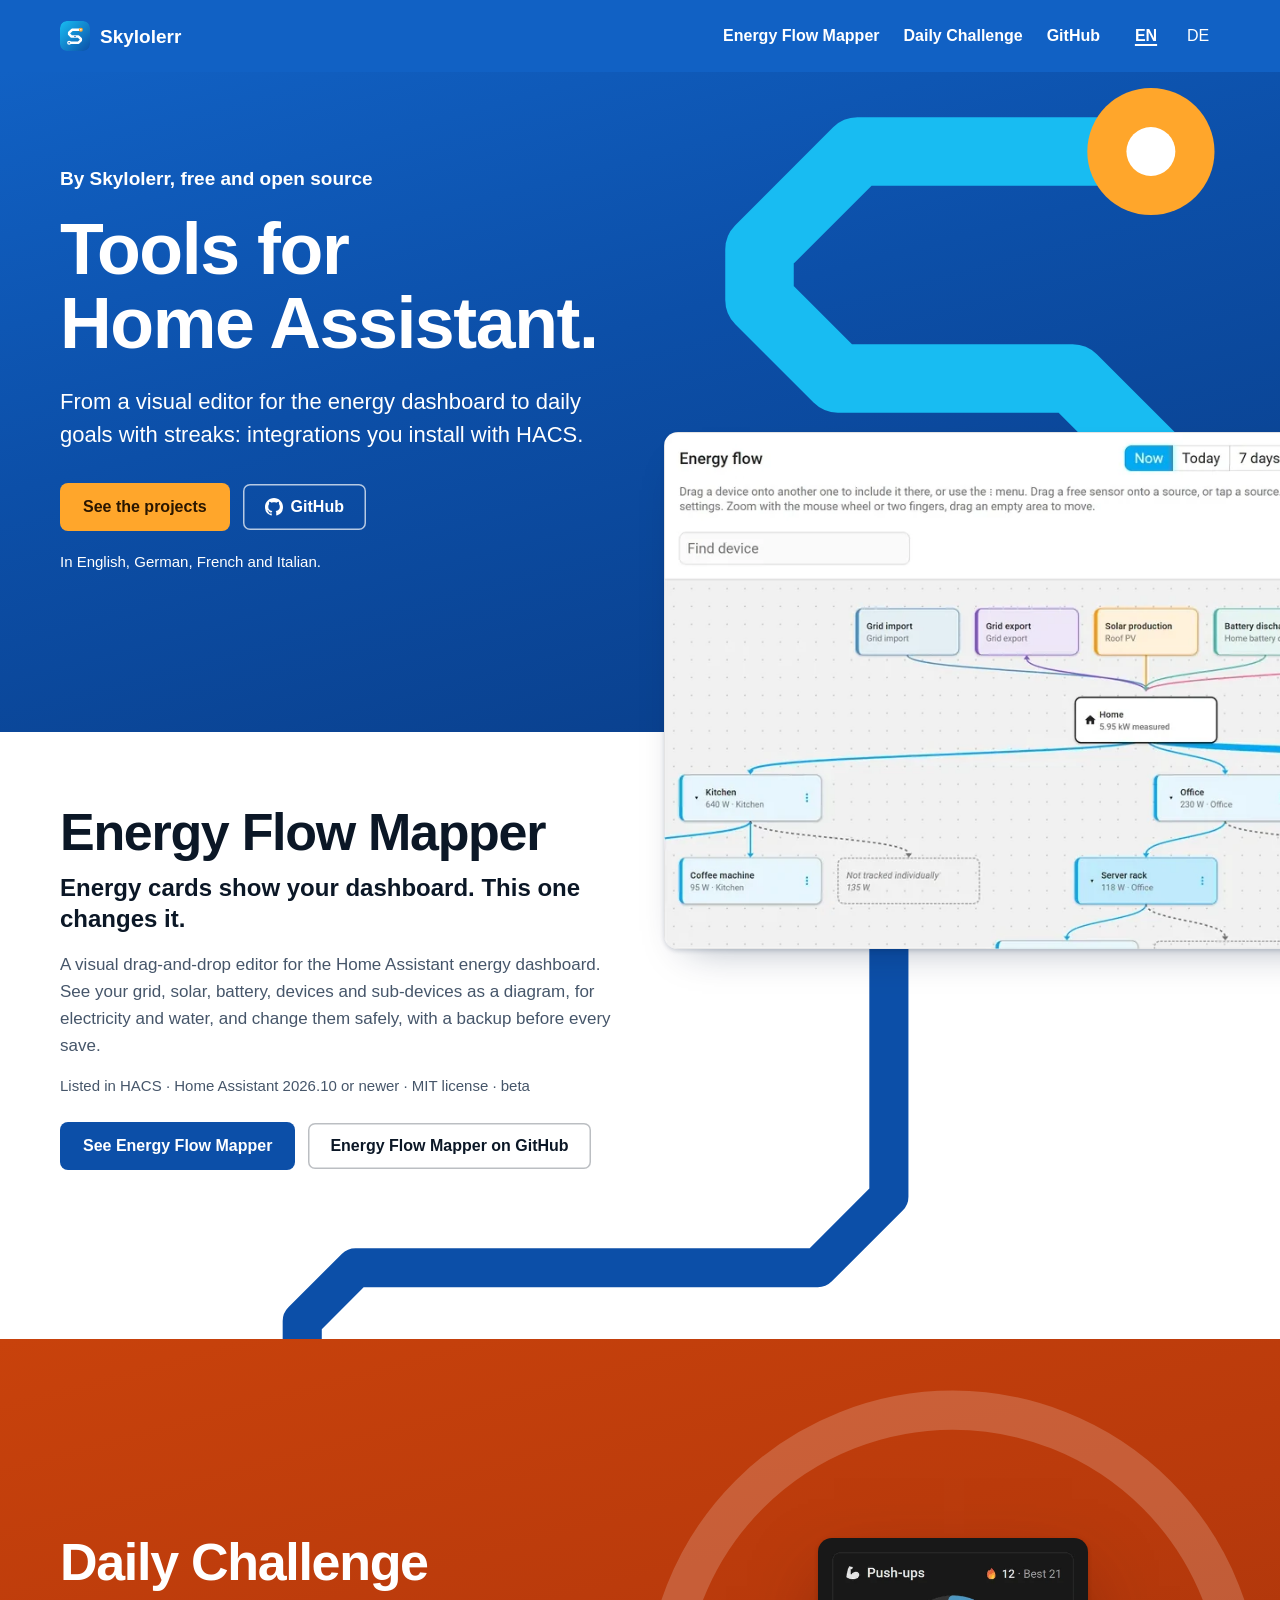
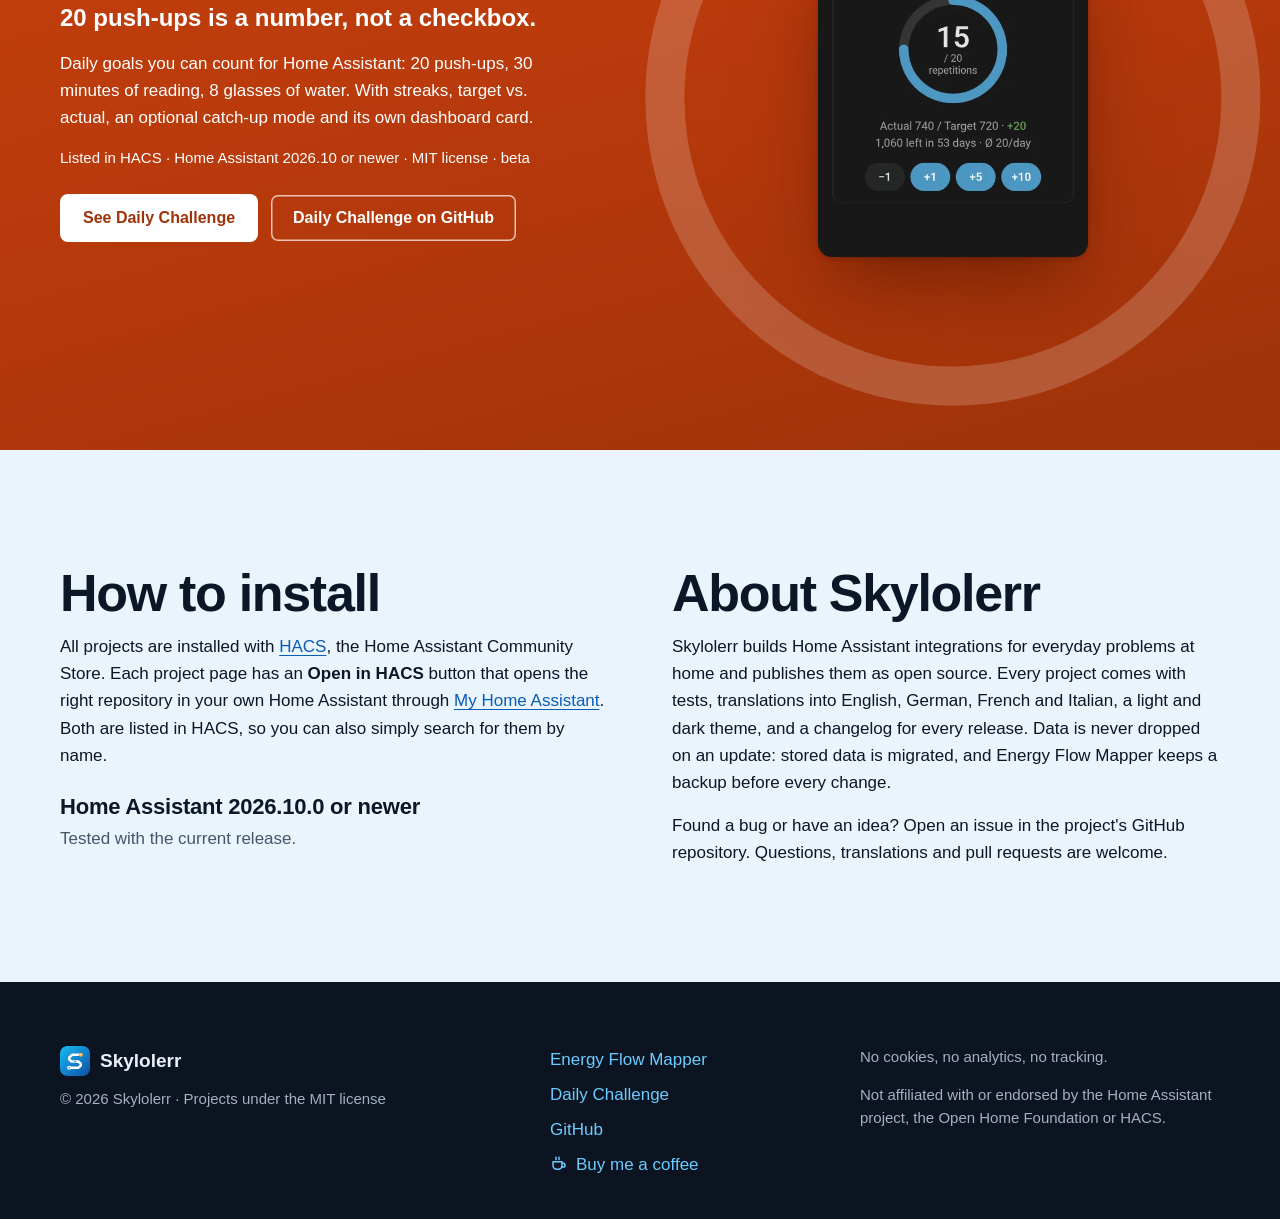
==== commit 82792f97: "Say that Energy Flow Mapper is listed in HACS Co-Authored-By: Claude Opus 5.5 <noreply@anthropic.com" ====
--- a/index.html
+++ b/index.html
@@ -107,7 +107,7 @@
               <h2 id="efm-title">Energy Flow Mapper</h2>
               <p class="claim">Energy cards show your dashboard. This one changes it.</p>
               <p class="muted">A visual drag-and-drop editor for the Home Assistant energy dashboard. See your grid, solar, battery, devices and sub-devices as a diagram, for electricity and water, and change them safely, with a backup before every save.</p>
-              <p class="small muted">Home Assistant 2026.10 or newer · MIT license · beta</p>
+              <p class="small muted">Listed in HACS · Home Assistant 2026.10 or newer · MIT license · beta</p>
               <div class="actions">
                 <a class="btn btn-solid" href="/energy-flow-mapper/">See Energy Flow Mapper</a>
                 <a class="btn btn-line" href="https://github.com/Skylolerr/ha-energy-flow-mapper">Energy Flow Mapper on GitHub</a>
@@ -161,7 +161,7 @@
       <div class="wrap info-grid">
         <section aria-labelledby="install-title">
           <h2 id="install-title">How to install</h2>
-          <p>All projects are installed with <a href="https://hacs.xyz/">HACS</a>, the Home Assistant Community Store. Each project page has an <strong>Open in HACS</strong> button that opens the right repository in your own Home Assistant through <a href="https://my.home-assistant.io/">My Home Assistant</a>. Daily Challenge is listed in HACS, so you can simply search for it. A project HACS does not list yet is added as a custom repository; the steps are on its project page.</p>
+          <p>All projects are installed with <a href="https://hacs.xyz/">HACS</a>, the Home Assistant Community Store. Each project page has an <strong>Open in HACS</strong> button that opens the right repository in your own Home Assistant through <a href="https://my.home-assistant.io/">My Home Assistant</a>. Both are listed in HACS, so you can also simply search for them by name.</p>
           <p class="info-line">Home Assistant 2026.10.0 or newer</p>
           <p class="muted">Tested with the current release.</p>
         </section>
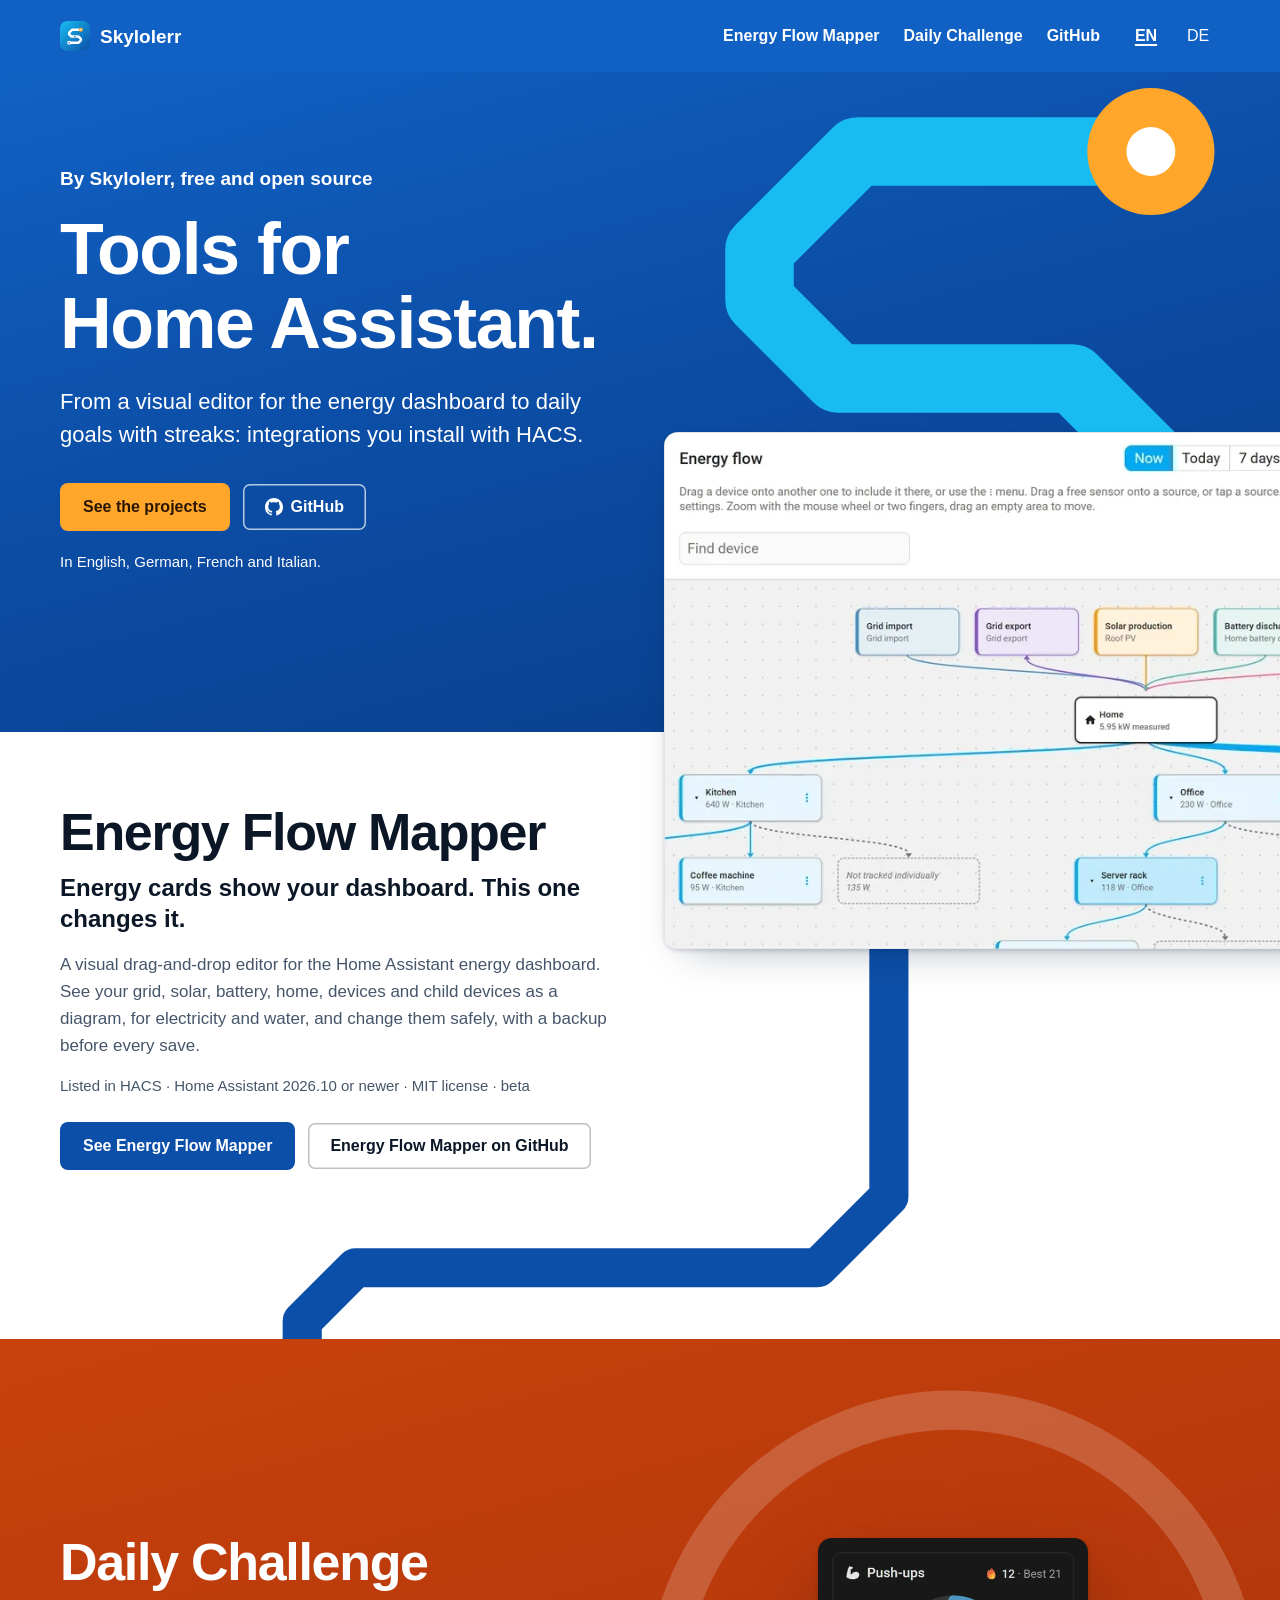
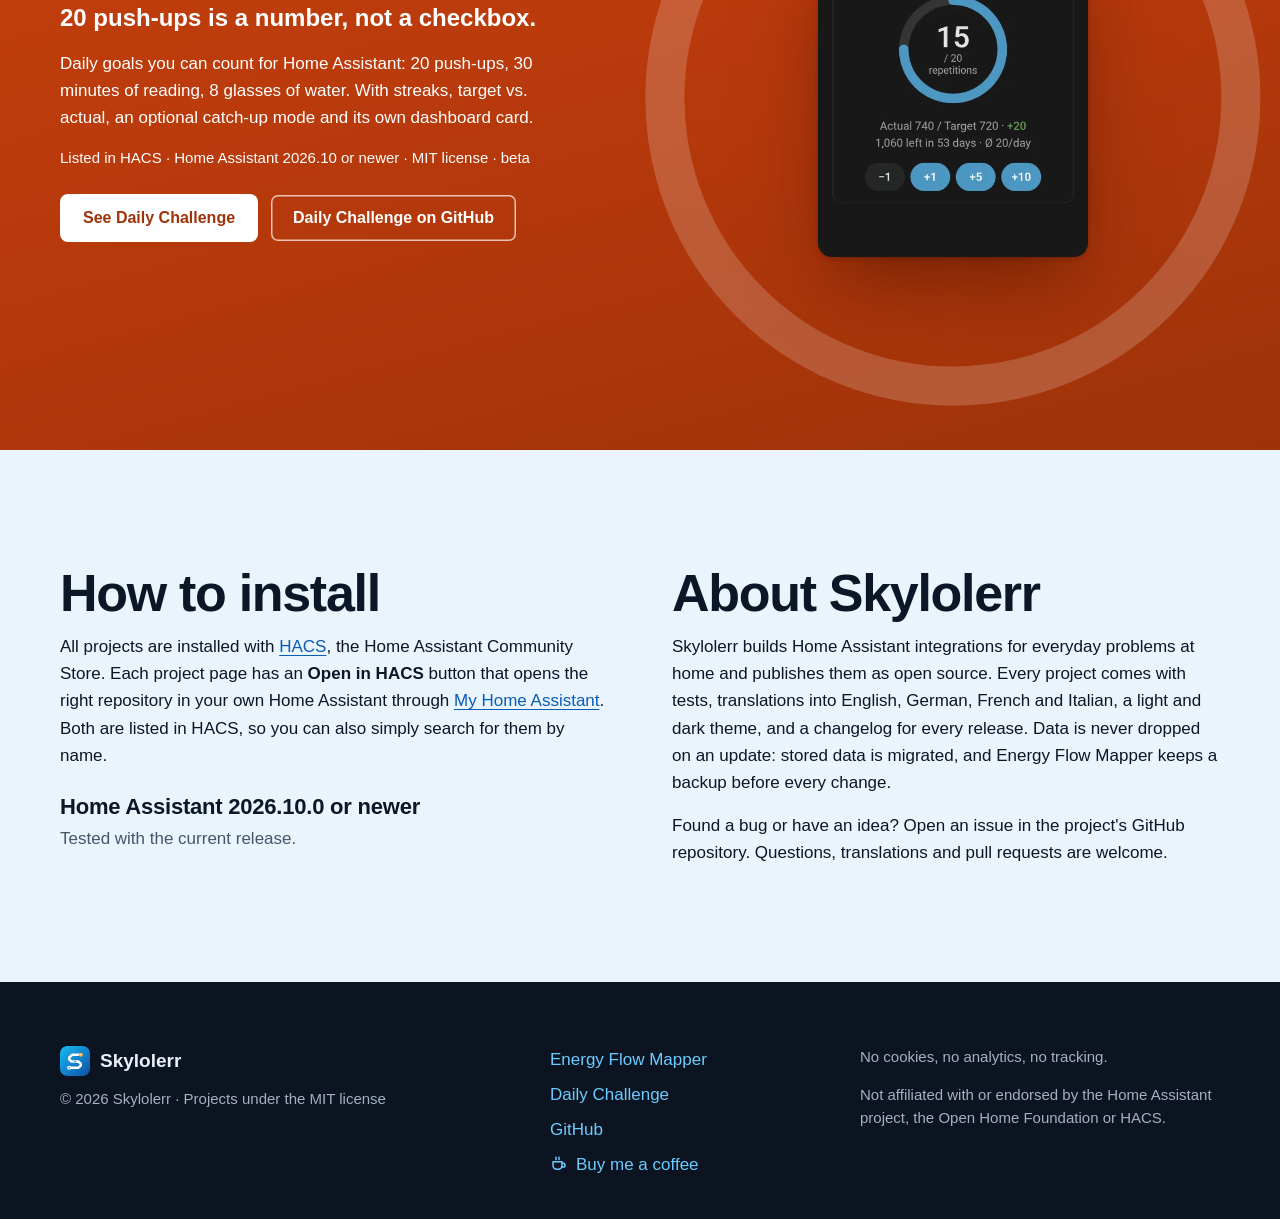
==== commit d2f43b93: "Describe Energy Flow Mapper 0.7.0 on the site Add the whole-home consumption, the home meter of Home" ====
--- a/index.html
+++ b/index.html
@@ -106,7 +106,7 @@
             <div class="copy">
               <h2 id="efm-title">Energy Flow Mapper</h2>
               <p class="claim">Energy cards show your dashboard. This one changes it.</p>
-              <p class="muted">A visual drag-and-drop editor for the Home Assistant energy dashboard. See your grid, solar, battery, devices and sub-devices as a diagram, for electricity and water, and change them safely, with a backup before every save.</p>
+              <p class="muted">A visual drag-and-drop editor for the Home Assistant energy dashboard. See your grid, solar, battery, home, devices and child devices as a diagram, for electricity and water, and change them safely, with a backup before every save.</p>
               <p class="small muted">Listed in HACS · Home Assistant 2026.10 or newer · MIT license · beta</p>
               <div class="actions">
                 <a class="btn btn-solid" href="/energy-flow-mapper/">See Energy Flow Mapper</a>
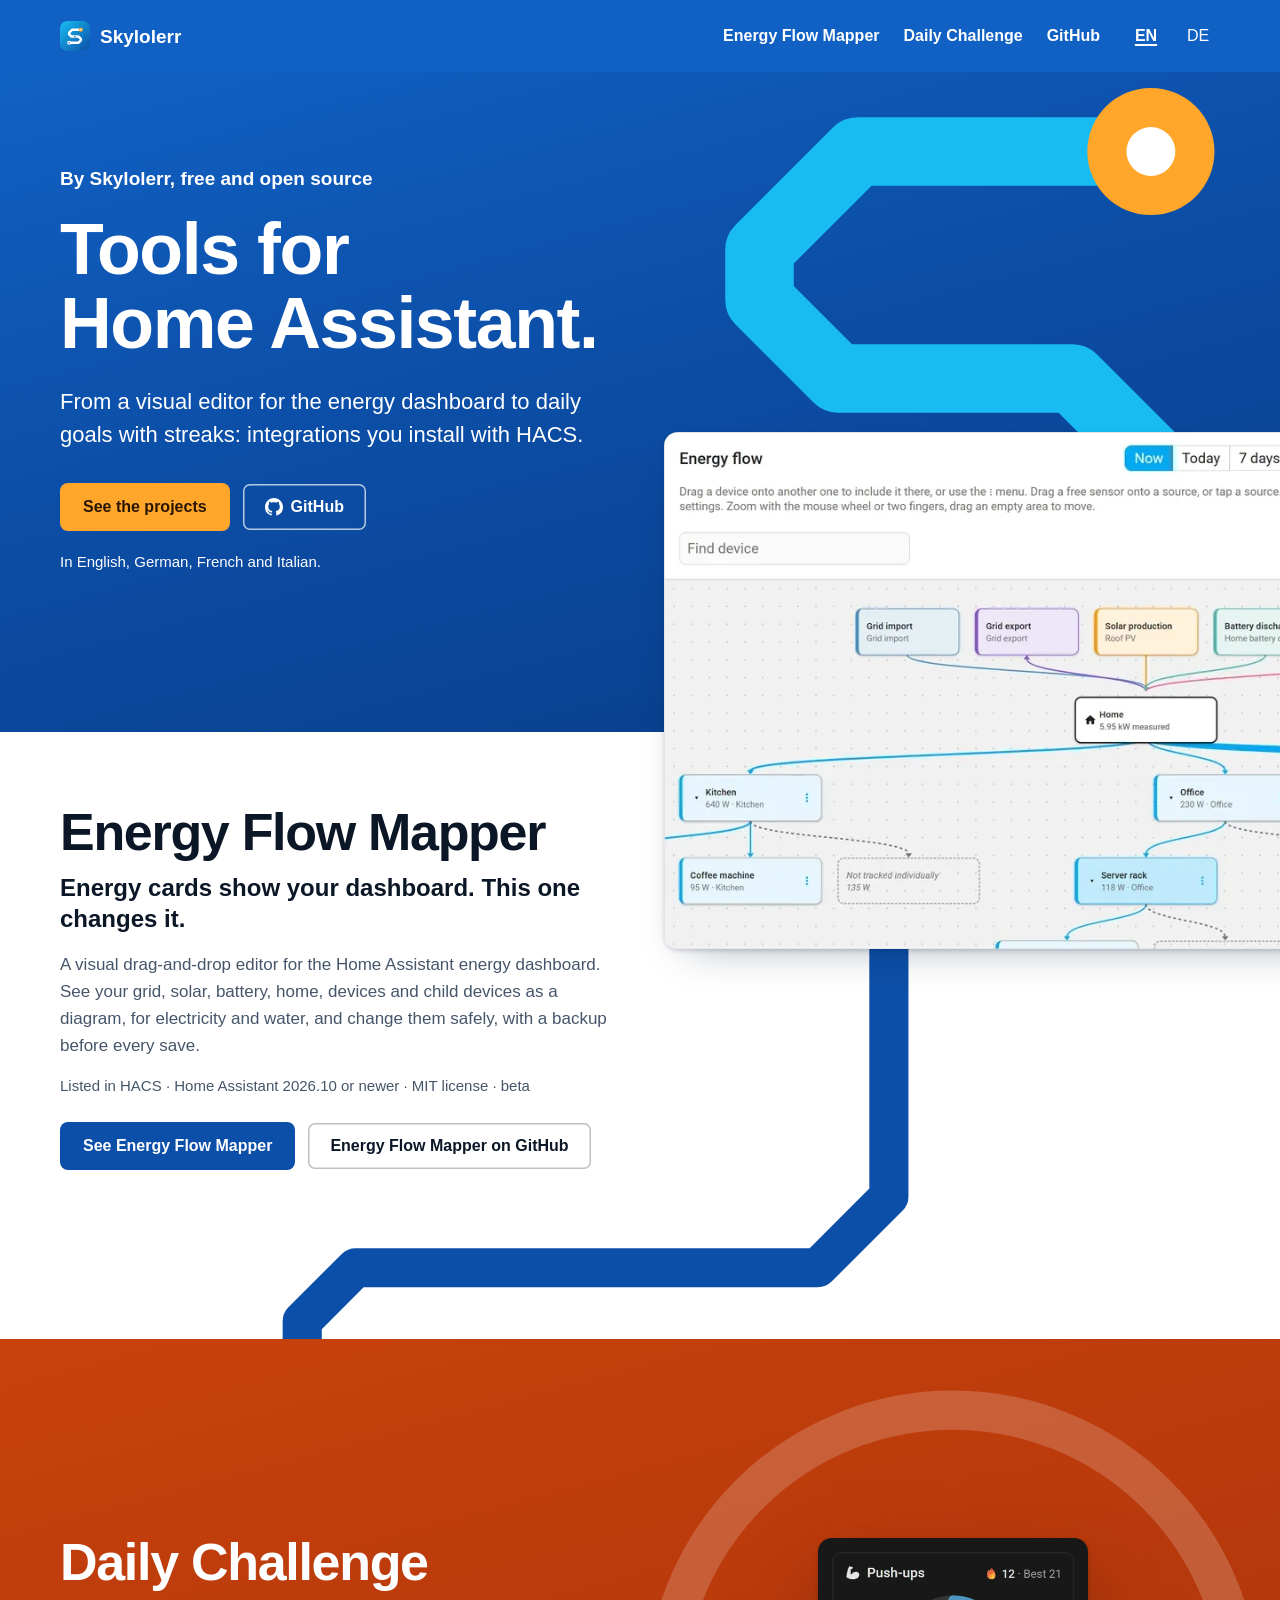
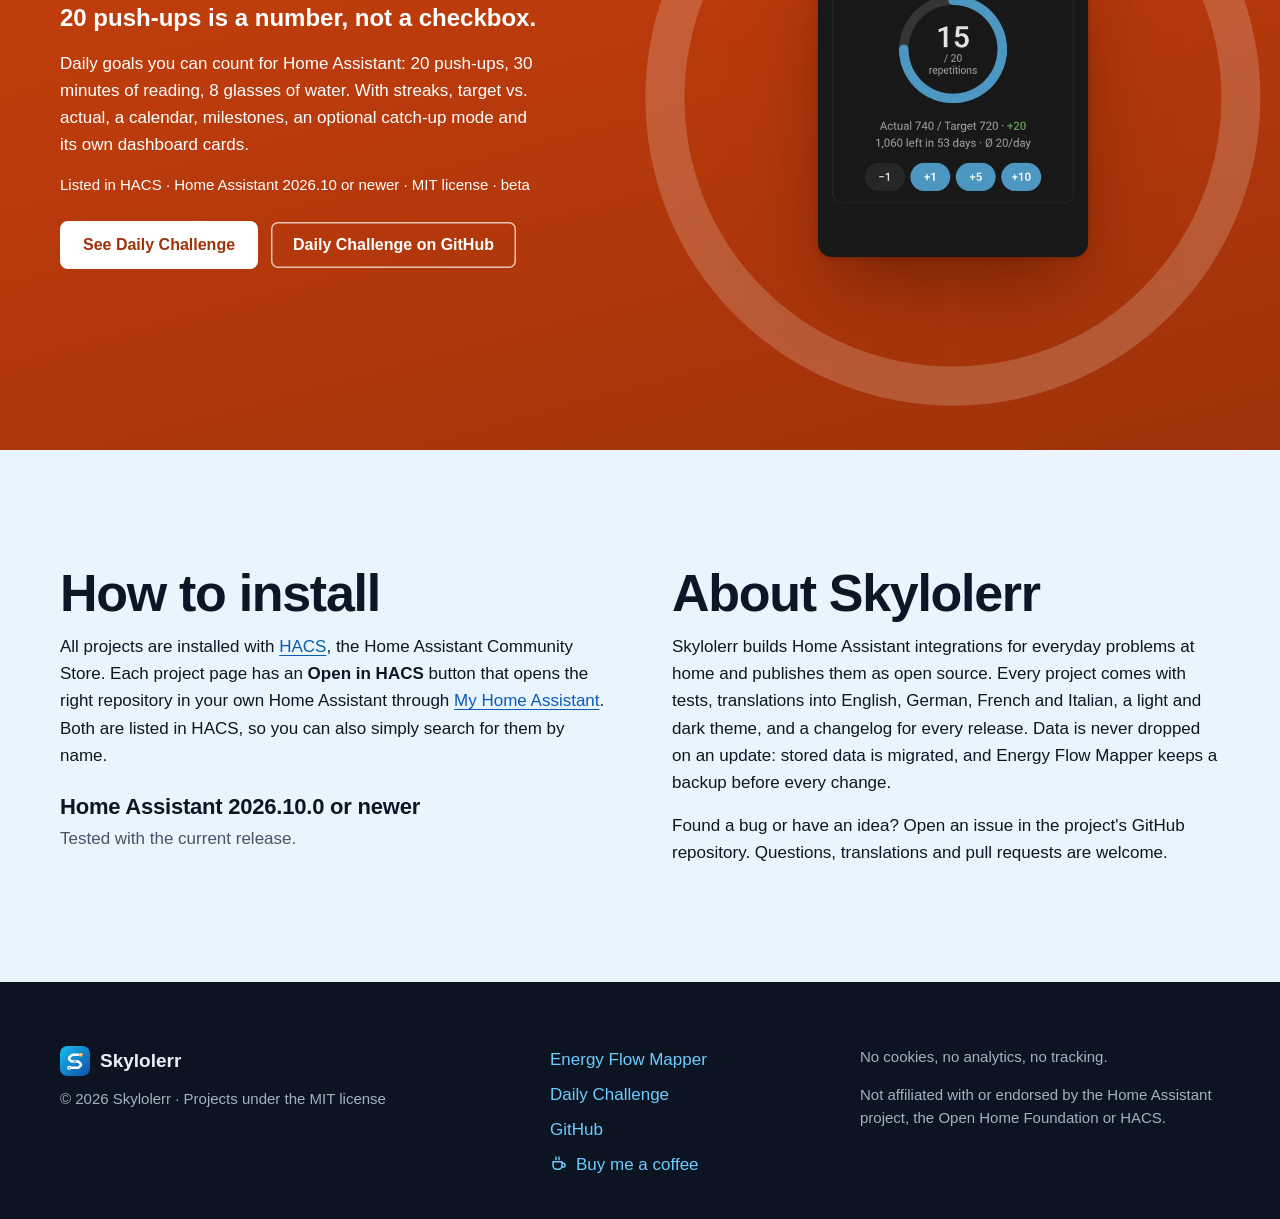
==== commit ad6de7f4: "Describe Daily Challenge 0.2.0 on the site Add the calendar with corrections, automatic counting fro" ====
--- a/index.html
+++ b/index.html
@@ -146,7 +146,7 @@
           <div class="copy">
             <h2 id="dc-title">Daily Challenge</h2>
             <p class="claim">20 push-ups is a number, not a checkbox.</p>
-            <p>Daily goals you can count for Home Assistant: 20 push-ups, 30 minutes of reading, 8 glasses of water. With streaks, target vs. actual, an optional catch-up mode and its own dashboard card.</p>
+            <p>Daily goals you can count for Home Assistant: 20 push-ups, 30 minutes of reading, 8 glasses of water. With streaks, target vs. actual, a calendar, milestones, an optional catch-up mode and its own dashboard cards.</p>
             <p class="small">Listed in HACS · Home Assistant 2026.10 or newer · MIT license · beta</p>
             <div class="actions">
               <a class="btn btn-white" href="/daily-challenge/">See Daily Challenge</a>
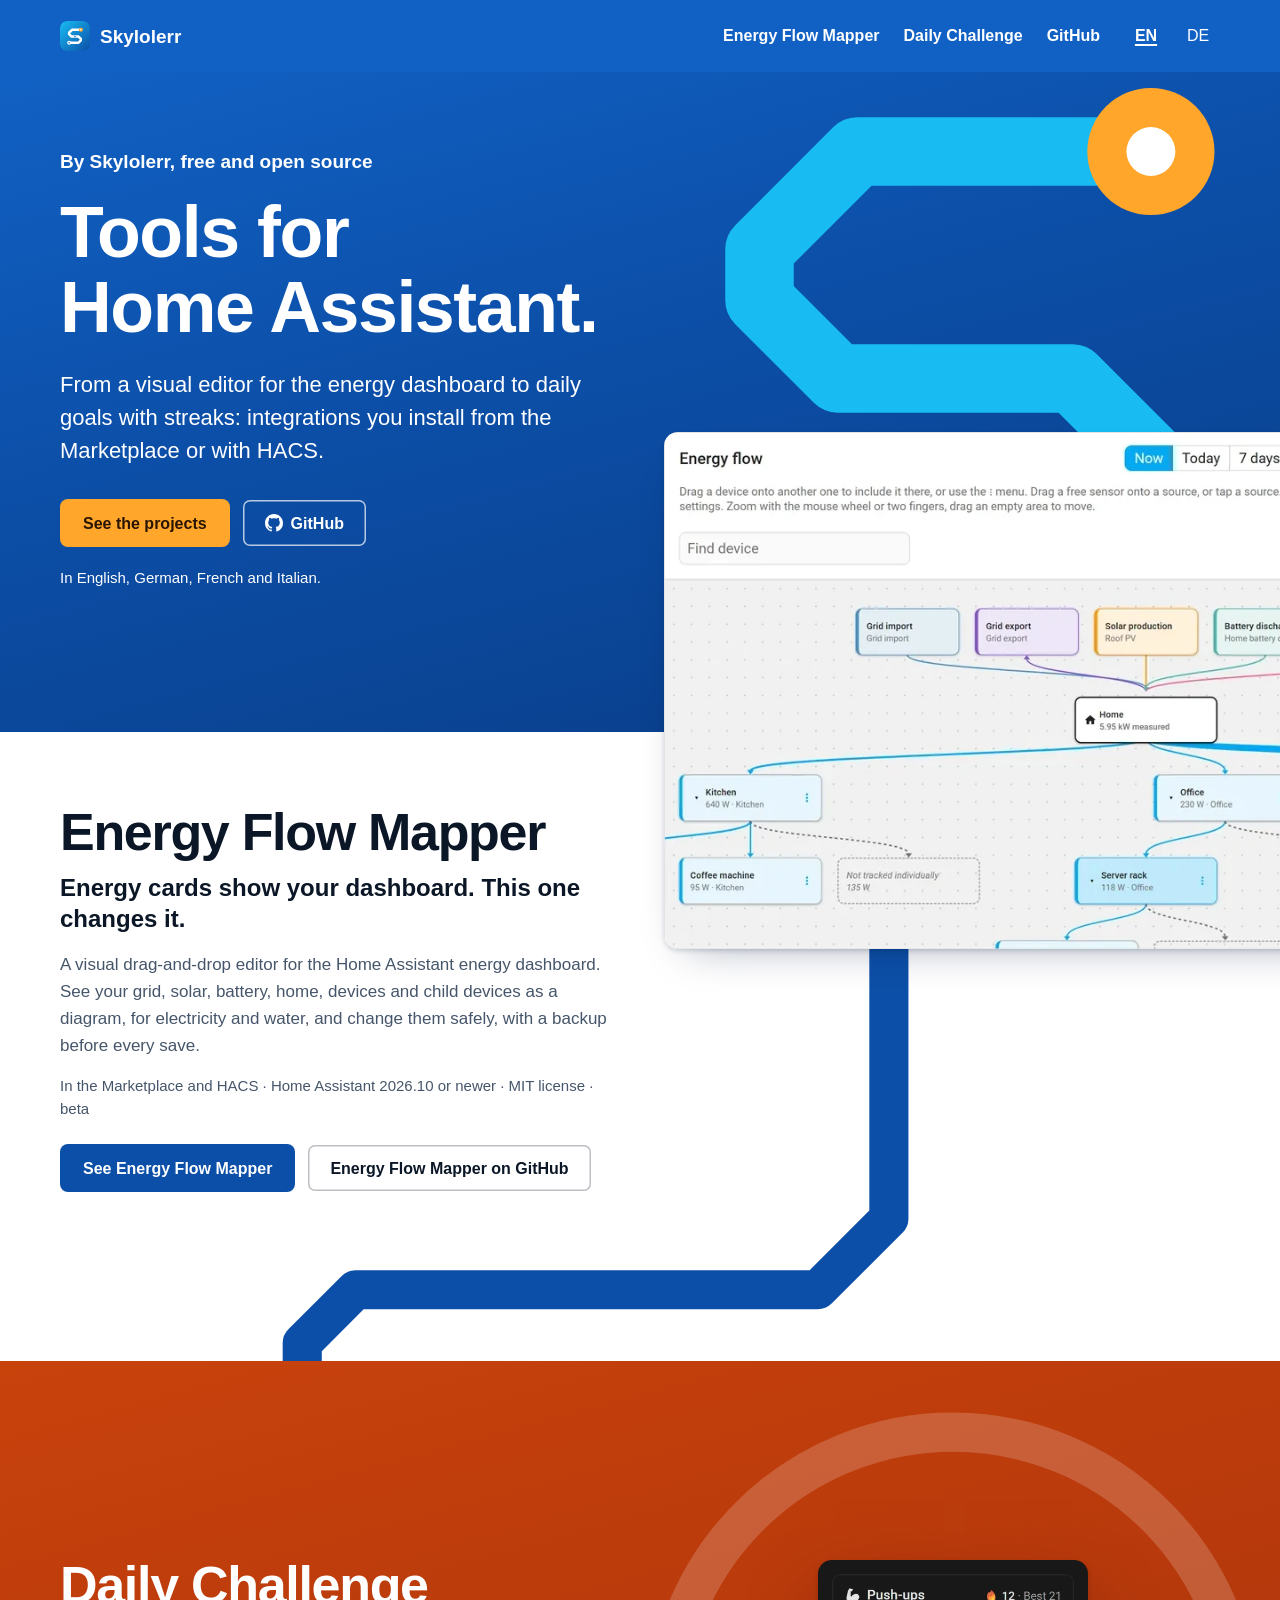
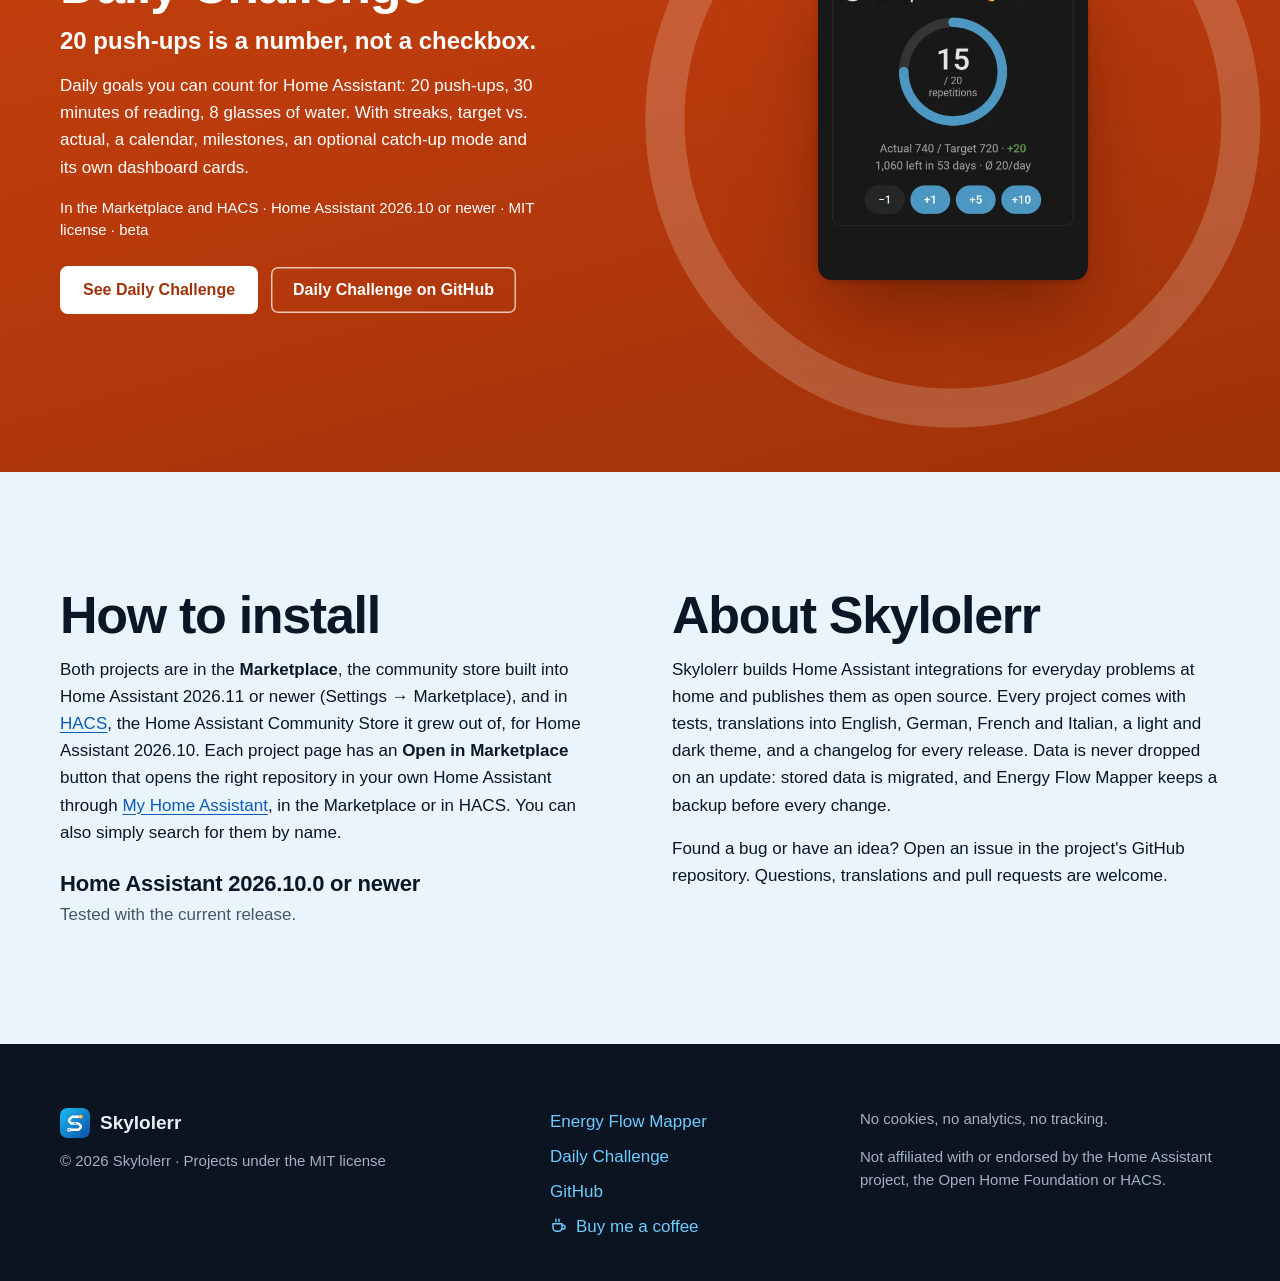
==== commit 51384b97: "Name the Marketplace next to HACS Home Assistant 2026.11 builds HACS in as the Marketplace, while 20" ====
--- a/index.html
+++ b/index.html
@@ -3,8 +3,8 @@
 <head>
   <meta charset="utf-8">
   <meta name="viewport" content="width=device-width, initial-scale=1">
-  <title>Skylolerr – Home Assistant integrations for HACS</title>
-  <meta name="description" content="Free, open-source Home Assistant integrations by Skylolerr: Energy Flow Mapper, a visual editor for the energy dashboard, and Daily Challenge, daily goals with streaks.">
+  <title>Skylolerr – Home Assistant integrations, Marketplace and HACS</title>
+  <meta name="description" content="Free, open-source Home Assistant integrations by Skylolerr: Energy Flow Mapper, an energy dashboard editor, and Daily Challenge, daily goals with streaks.">
   <link rel="canonical" href="https://skylolerr.com/">
   <link rel="alternate" hreflang="en" href="https://skylolerr.com/">
   <link rel="alternate" hreflang="de" href="https://skylolerr.com/de/">
@@ -17,7 +17,7 @@
   <link rel="stylesheet" href="/assets/css/site.css">
   <meta property="og:type" content="website">
   <meta property="og:site_name" content="Skylolerr">
-  <meta property="og:title" content="Skylolerr – Home Assistant integrations for HACS">
+  <meta property="og:title" content="Skylolerr – Home Assistant integrations, Marketplace and HACS">
   <meta property="og:description" content="Energy Flow Mapper, a visual editor for the Home Assistant energy dashboard, and Daily Challenge, daily goals with streaks. Free and open source.">
   <meta property="og:url" content="https://skylolerr.com/">
   <meta property="og:image" content="https://skylolerr.com/assets/img/og-home.png">
@@ -78,7 +78,7 @@
       <div class="wrap">
         <div class="hero-copy">
           <h1><span class="kicker">By Skylolerr, free and open source</span><span class="h1-line">Tools for</span> <span class="h1-line">Home Assistant.</span></h1>
-          <p class="lead">From a visual editor for the energy dashboard to daily goals with streaks: integrations you install with HACS.</p>
+          <p class="lead">From a visual editor for the energy dashboard to daily goals with streaks: integrations you install from the Marketplace or with HACS.</p>
           <div class="actions">
             <a class="btn btn-node" href="#projects">See the projects</a>
             <a class="btn btn-ghost" href="https://github.com/Skylolerr"><svg viewBox="0 0 16 16" aria-hidden="true" fill="currentColor"><path d="M8 0c4.42 0 8 3.58 8 8a8.013 8.013 0 0 1-5.45 7.59c-.4.08-.55-.17-.55-.38 0-.27.01-1.13.01-2.2 0-.75-.25-1.23-.54-1.48 1.78-.2 3.65-.88 3.65-3.95 0-.88-.31-1.59-.82-2.15.08-.2.36-1.02-.08-2.12 0 0-.67-.22-2.2.82-.64-.18-1.32-.27-2-.27-.68 0-1.36.09-2 .27-1.53-1.03-2.2-.82-2.2-.82-.44 1.1-.16 1.92-.08 2.12-.51.56-.82 1.28-.82 2.15 0 3.06 1.86 3.75 3.64 3.95-.23.2-.44.55-.51 1.07-.46.21-1.61.55-2.33-.66-.15-.24-.6-.83-1.23-.82-.67.01-.27.38.01.53.34.19.73.9.82 1.13.16.45.68 1.31 2.69.94 0 .67.01 1.3.01 1.49 0 .21-.15.45-.55.38A7.995 7.995 0 0 1 0 8c0-4.42 3.58-8 8-8Z"/></svg>GitHub</a>
@@ -107,7 +107,7 @@
               <h2 id="efm-title">Energy Flow Mapper</h2>
               <p class="claim">Energy cards show your dashboard. This one changes it.</p>
               <p class="muted">A visual drag-and-drop editor for the Home Assistant energy dashboard. See your grid, solar, battery, home, devices and child devices as a diagram, for electricity and water, and change them safely, with a backup before every save.</p>
-              <p class="small muted">Listed in HACS · Home Assistant 2026.10 or newer · MIT license · beta</p>
+              <p class="small muted">In the Marketplace and HACS · Home Assistant 2026.10 or newer · MIT license · beta</p>
               <div class="actions">
                 <a class="btn btn-solid" href="/energy-flow-mapper/">See Energy Flow Mapper</a>
                 <a class="btn btn-line" href="https://github.com/Skylolerr/ha-energy-flow-mapper">Energy Flow Mapper on GitHub</a>
@@ -147,7 +147,7 @@
             <h2 id="dc-title">Daily Challenge</h2>
             <p class="claim">20 push-ups is a number, not a checkbox.</p>
             <p>Daily goals you can count for Home Assistant: 20 push-ups, 30 minutes of reading, 8 glasses of water. With streaks, target vs. actual, a calendar, milestones, an optional catch-up mode and its own dashboard cards.</p>
-            <p class="small">Listed in HACS · Home Assistant 2026.10 or newer · MIT license · beta</p>
+            <p class="small">In the Marketplace and HACS · Home Assistant 2026.10 or newer · MIT license · beta</p>
             <div class="actions">
               <a class="btn btn-white" href="/daily-challenge/">See Daily Challenge</a>
               <a class="btn btn-ghost" href="https://github.com/Skylolerr/ha-daily-challenge">Daily Challenge on GitHub</a>
@@ -161,7 +161,7 @@
       <div class="wrap info-grid">
         <section aria-labelledby="install-title">
           <h2 id="install-title">How to install</h2>
-          <p>All projects are installed with <a href="https://hacs.xyz/">HACS</a>, the Home Assistant Community Store. Each project page has an <strong>Open in HACS</strong> button that opens the right repository in your own Home Assistant through <a href="https://my.home-assistant.io/">My Home Assistant</a>. Both are listed in HACS, so you can also simply search for them by name.</p>
+          <p>Both projects are in the <strong>Marketplace</strong>, the community store built into Home Assistant 2026.11 or newer (Settings → Marketplace), and in <a href="https://hacs.xyz/">HACS</a>, the Home Assistant Community Store it grew out of, for Home Assistant 2026.10. Each project page has an <strong>Open in Marketplace</strong> button that opens the right repository in your own Home Assistant through <a href="https://my.home-assistant.io/">My Home Assistant</a>, in the Marketplace or in HACS. You can also simply search for them by name.</p>
           <p class="info-line">Home Assistant 2026.10.0 or newer</p>
           <p class="muted">Tested with the current release.</p>
         </section>
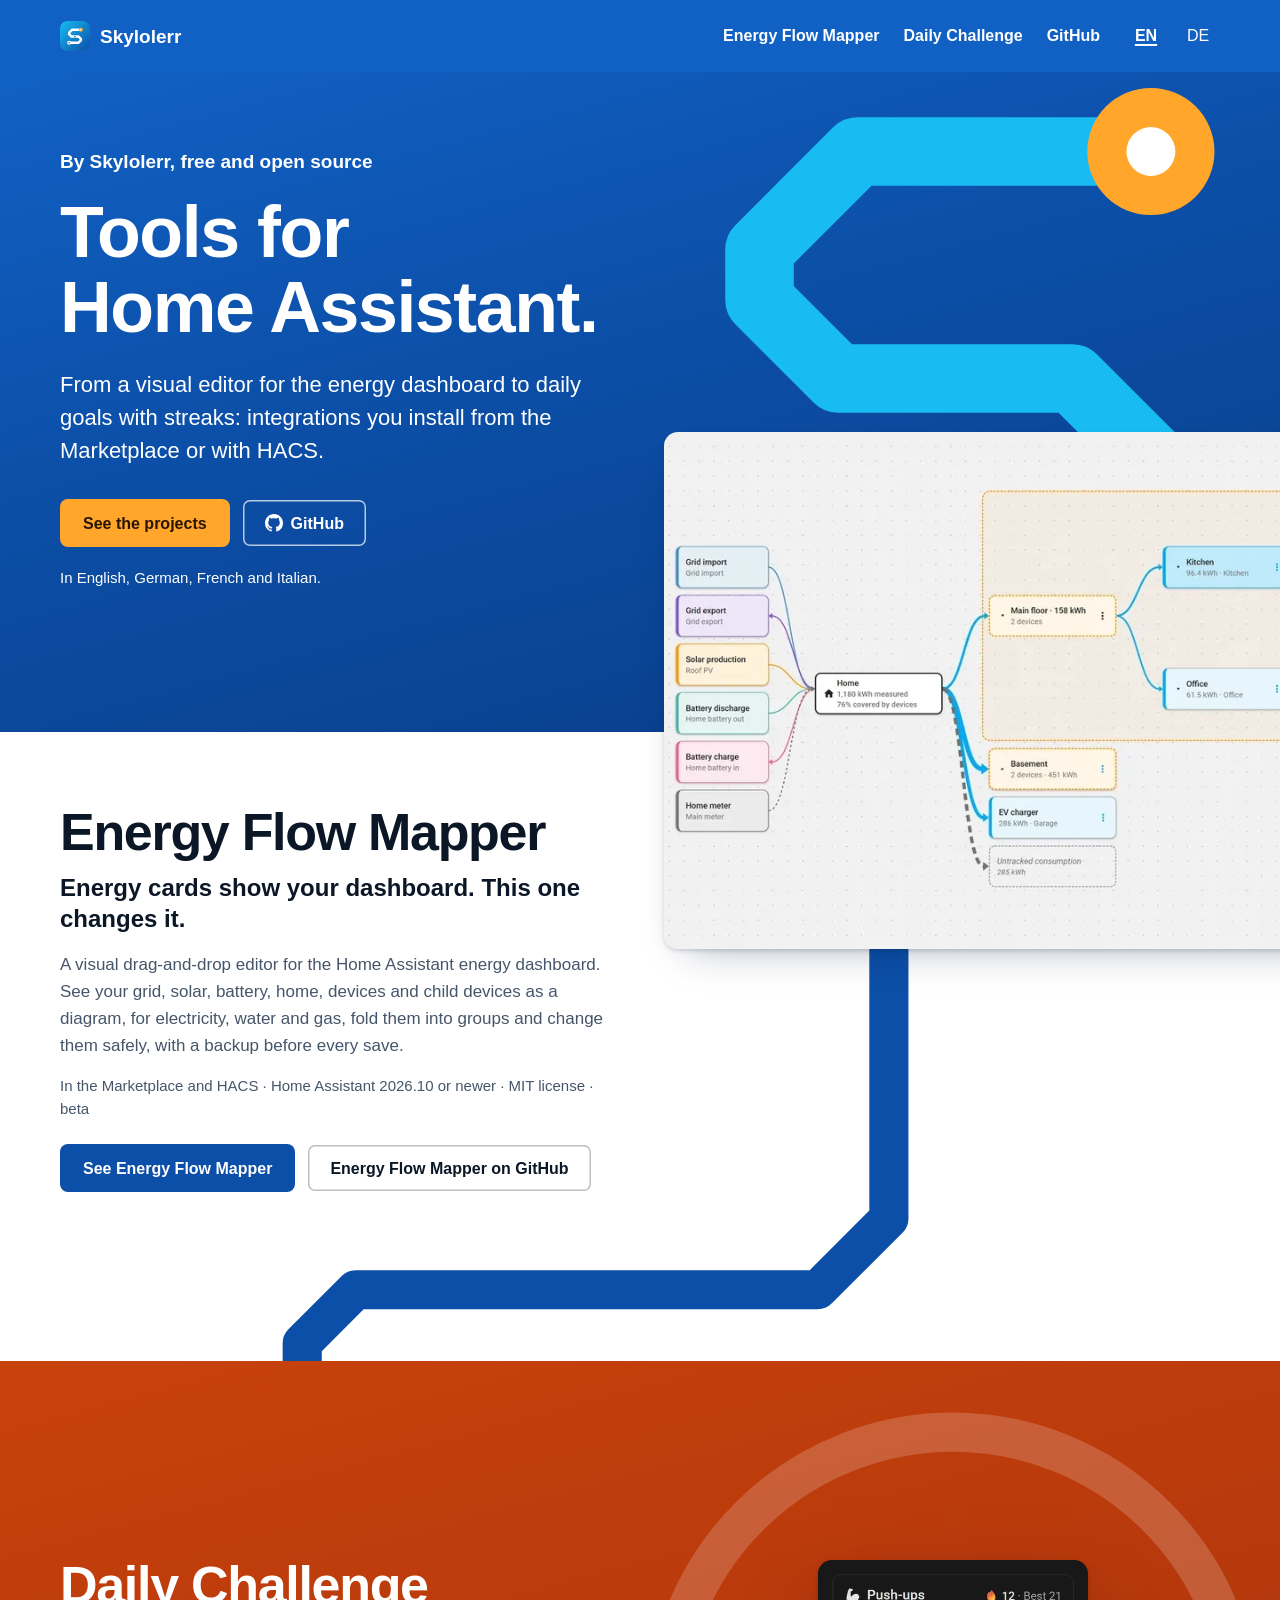
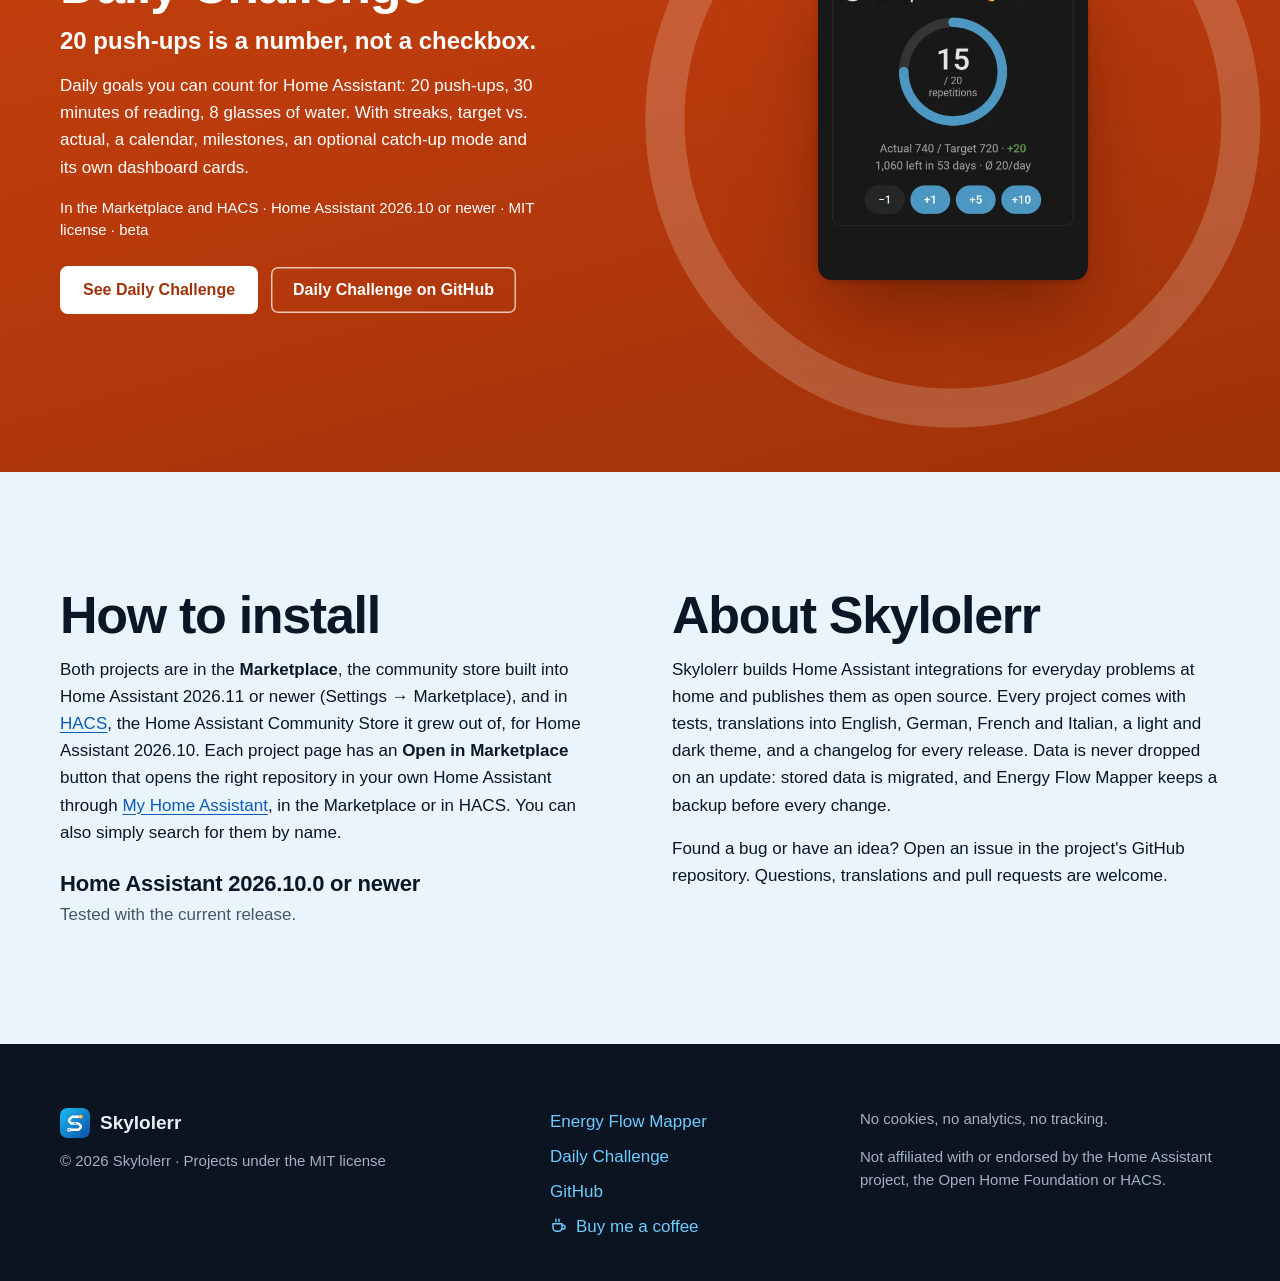
==== commit 8241e149: "Describe Energy Flow Mapper 0.9.0 on the site Show groups in the hero (new screenshots and mobile cr" ====
--- a/index.html
+++ b/index.html
@@ -106,7 +106,7 @@
             <div class="copy">
               <h2 id="efm-title">Energy Flow Mapper</h2>
               <p class="claim">Energy cards show your dashboard. This one changes it.</p>
-              <p class="muted">A visual drag-and-drop editor for the Home Assistant energy dashboard. See your grid, solar, battery, home, devices and child devices as a diagram, for electricity and water, and change them safely, with a backup before every save.</p>
+              <p class="muted">A visual drag-and-drop editor for the Home Assistant energy dashboard. See your grid, solar, battery, home, devices and child devices as a diagram, for electricity, water and gas, fold them into groups and change them safely, with a backup before every save.</p>
               <p class="small muted">In the Marketplace and HACS · Home Assistant 2026.10 or newer · MIT license · beta</p>
               <div class="actions">
                 <a class="btn btn-solid" href="/energy-flow-mapper/">See Energy Flow Mapper</a>
@@ -116,7 +116,7 @@
             <figure class="overhang-home">
               <picture>
                 <source media="(prefers-color-scheme: dark)" srcset="/assets/img/efm/flow-dark.webp">
-                <img src="/assets/img/efm/flow-light.webp" alt="The Energy Flow Mapper panel: sources at the top, Home in the middle, devices below" width="922" height="582" fetchpriority="high">
+                <img src="/assets/img/efm/flow-light.webp" alt="The Energy Flow Mapper diagram: sources on the left, Home in the middle, the group Main floor as a frame and the group Basement folded into one block" width="922" height="582" fetchpriority="high">
               </picture>
             </figure>
           </div>
--- a/assets/css/site.css
+++ b/assets/css/site.css
@@ -934,7 +934,8 @@
   gap: 48px 32px;
 }
 
-.stack > figure:first-child {
+.stack > figure:first-child,
+.stack > figure:last-child:nth-child(even) {
   grid-column: 1 / -1;
 }
 
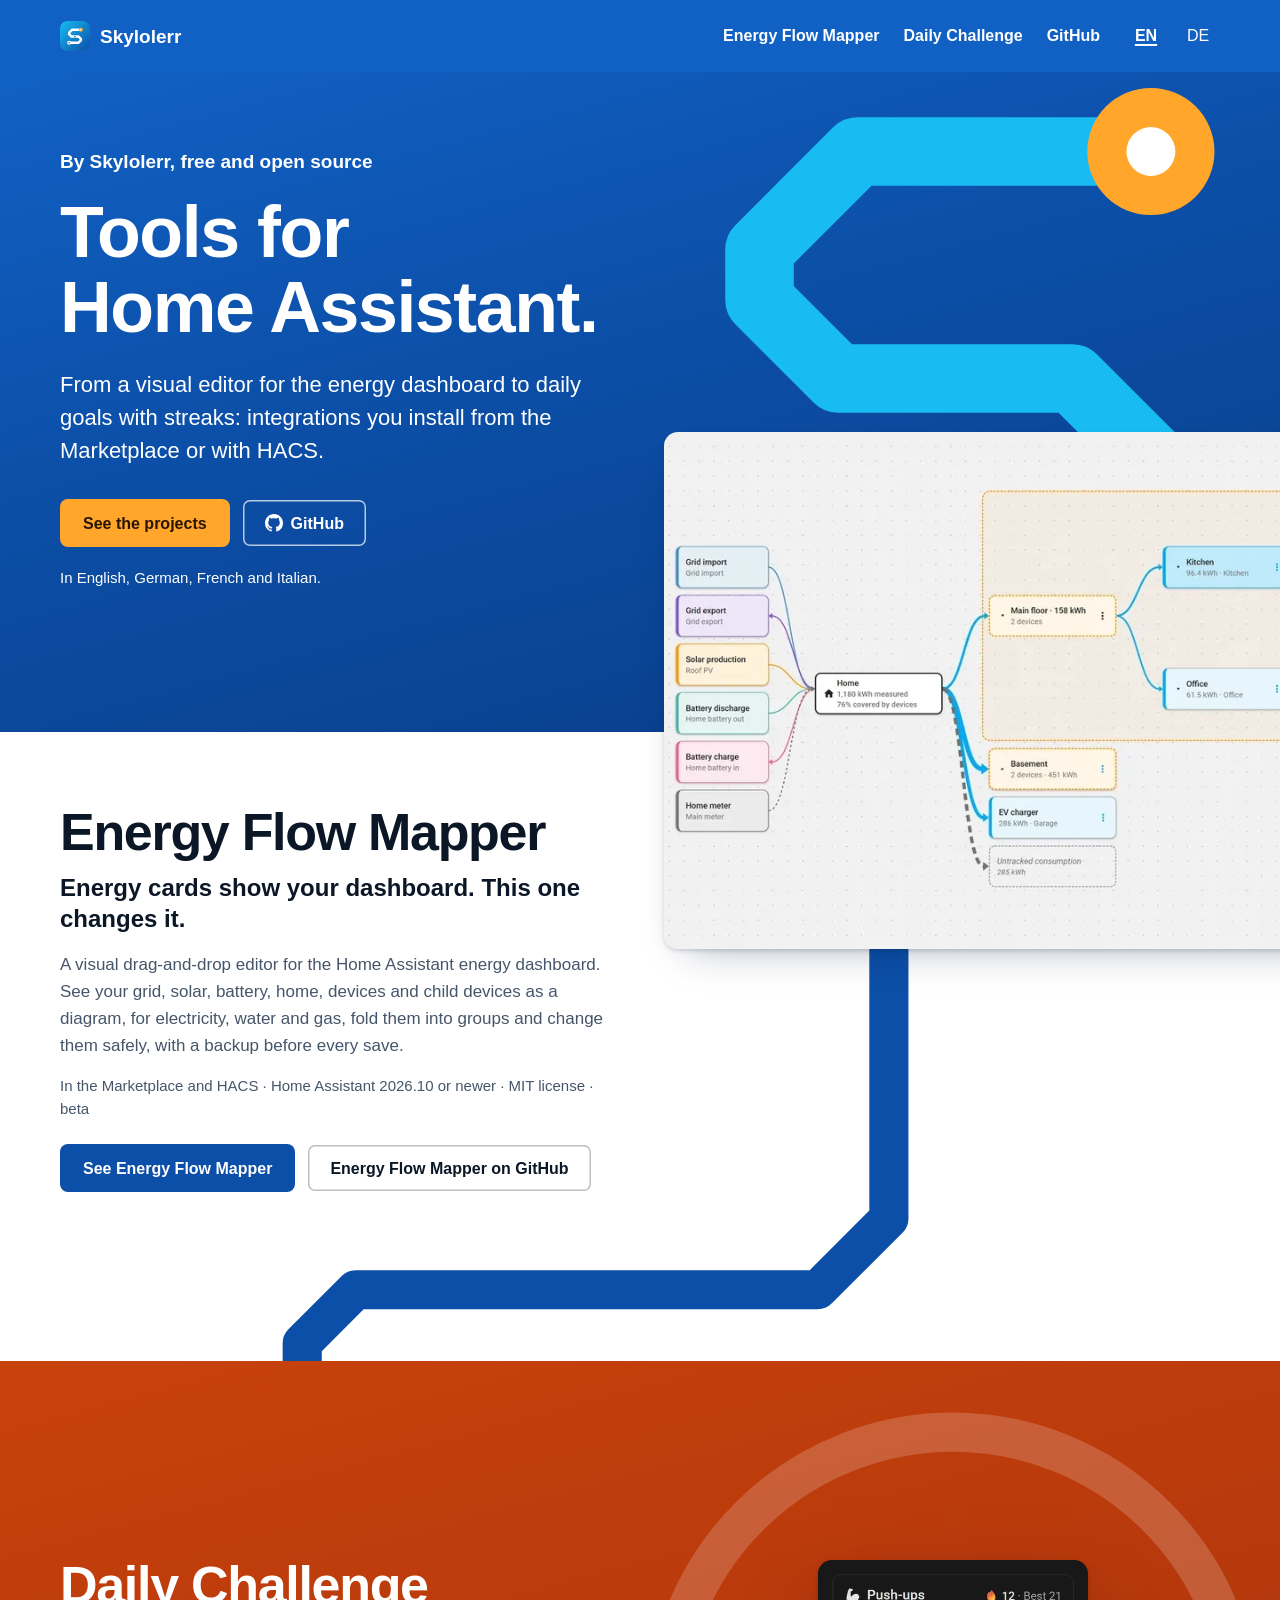
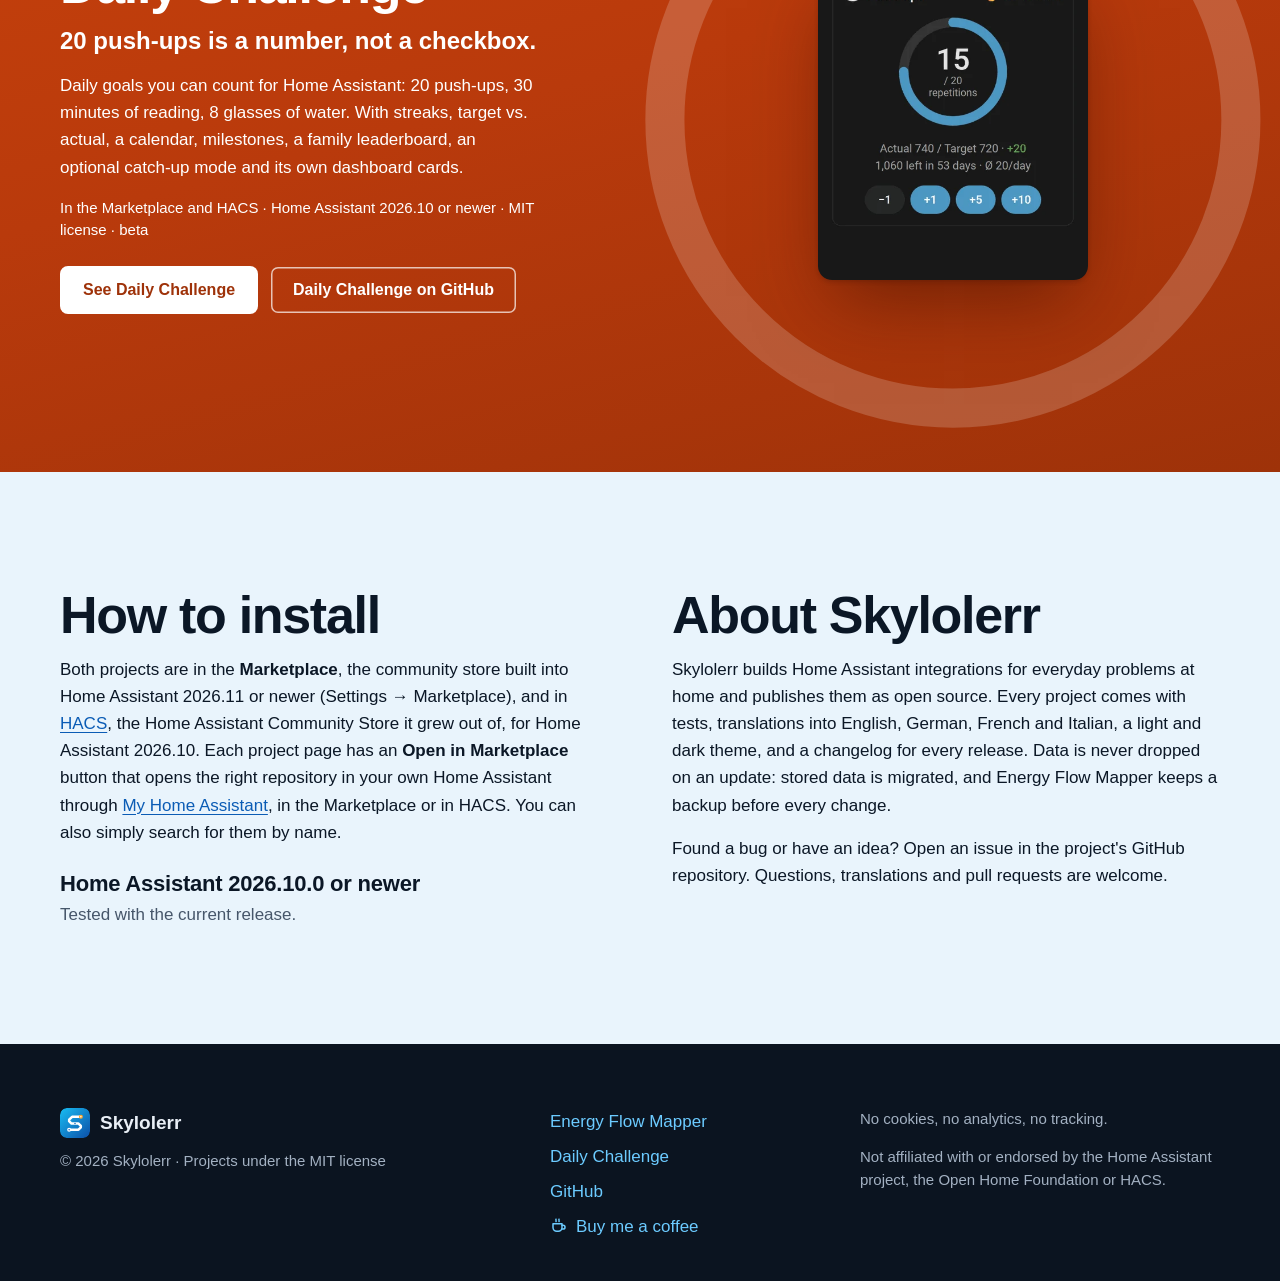
==== commit d107e2a1: "Describe Daily Challenge 0.3.0 on the site Add the family leaderboard (groups with a shared goal, gr" ====
--- a/index.html
+++ b/index.html
@@ -146,7 +146,7 @@
           <div class="copy">
             <h2 id="dc-title">Daily Challenge</h2>
             <p class="claim">20 push-ups is a number, not a checkbox.</p>
-            <p>Daily goals you can count for Home Assistant: 20 push-ups, 30 minutes of reading, 8 glasses of water. With streaks, target vs. actual, a calendar, milestones, an optional catch-up mode and its own dashboard cards.</p>
+            <p>Daily goals you can count for Home Assistant: 20 push-ups, 30 minutes of reading, 8 glasses of water. With streaks, target vs. actual, a calendar, milestones, a family leaderboard, an optional catch-up mode and its own dashboard cards.</p>
             <p class="small">In the Marketplace and HACS · Home Assistant 2026.10 or newer · MIT license · beta</p>
             <div class="actions">
               <a class="btn btn-white" href="/daily-challenge/">See Daily Challenge</a>
